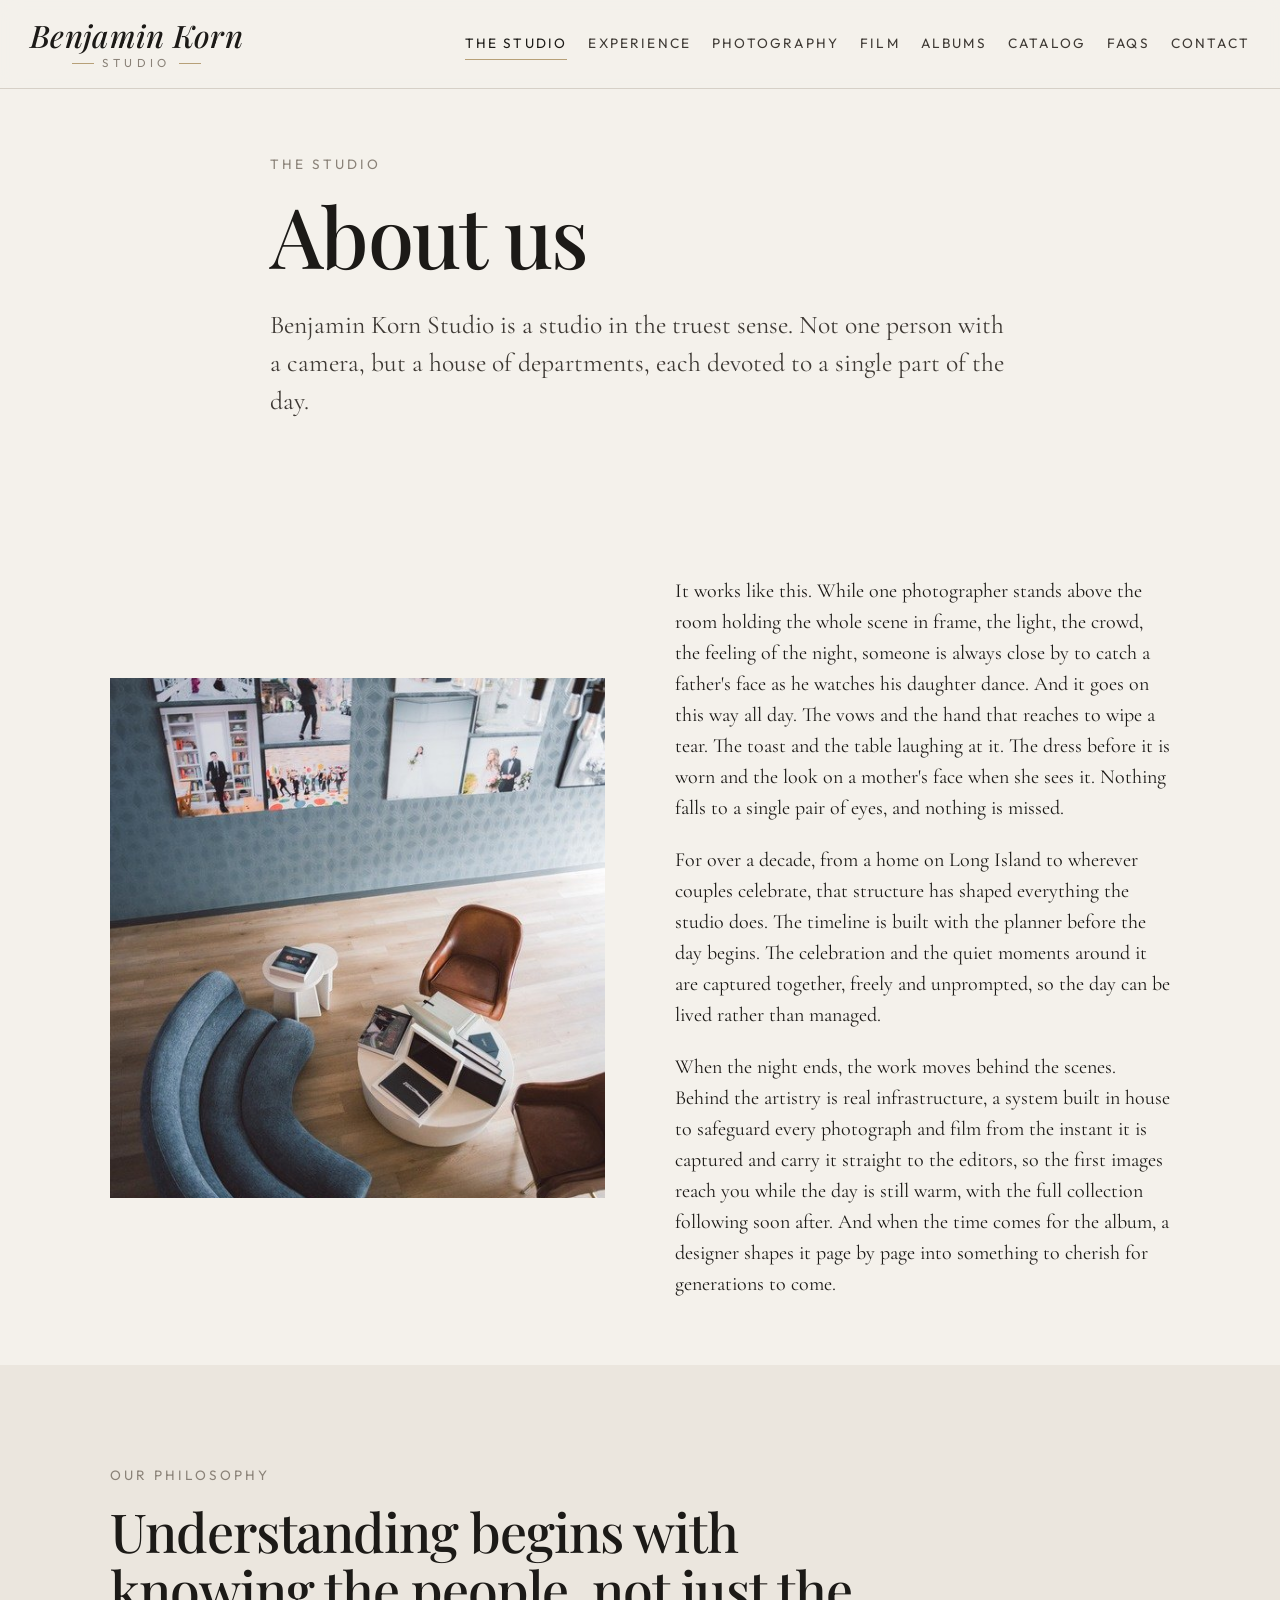
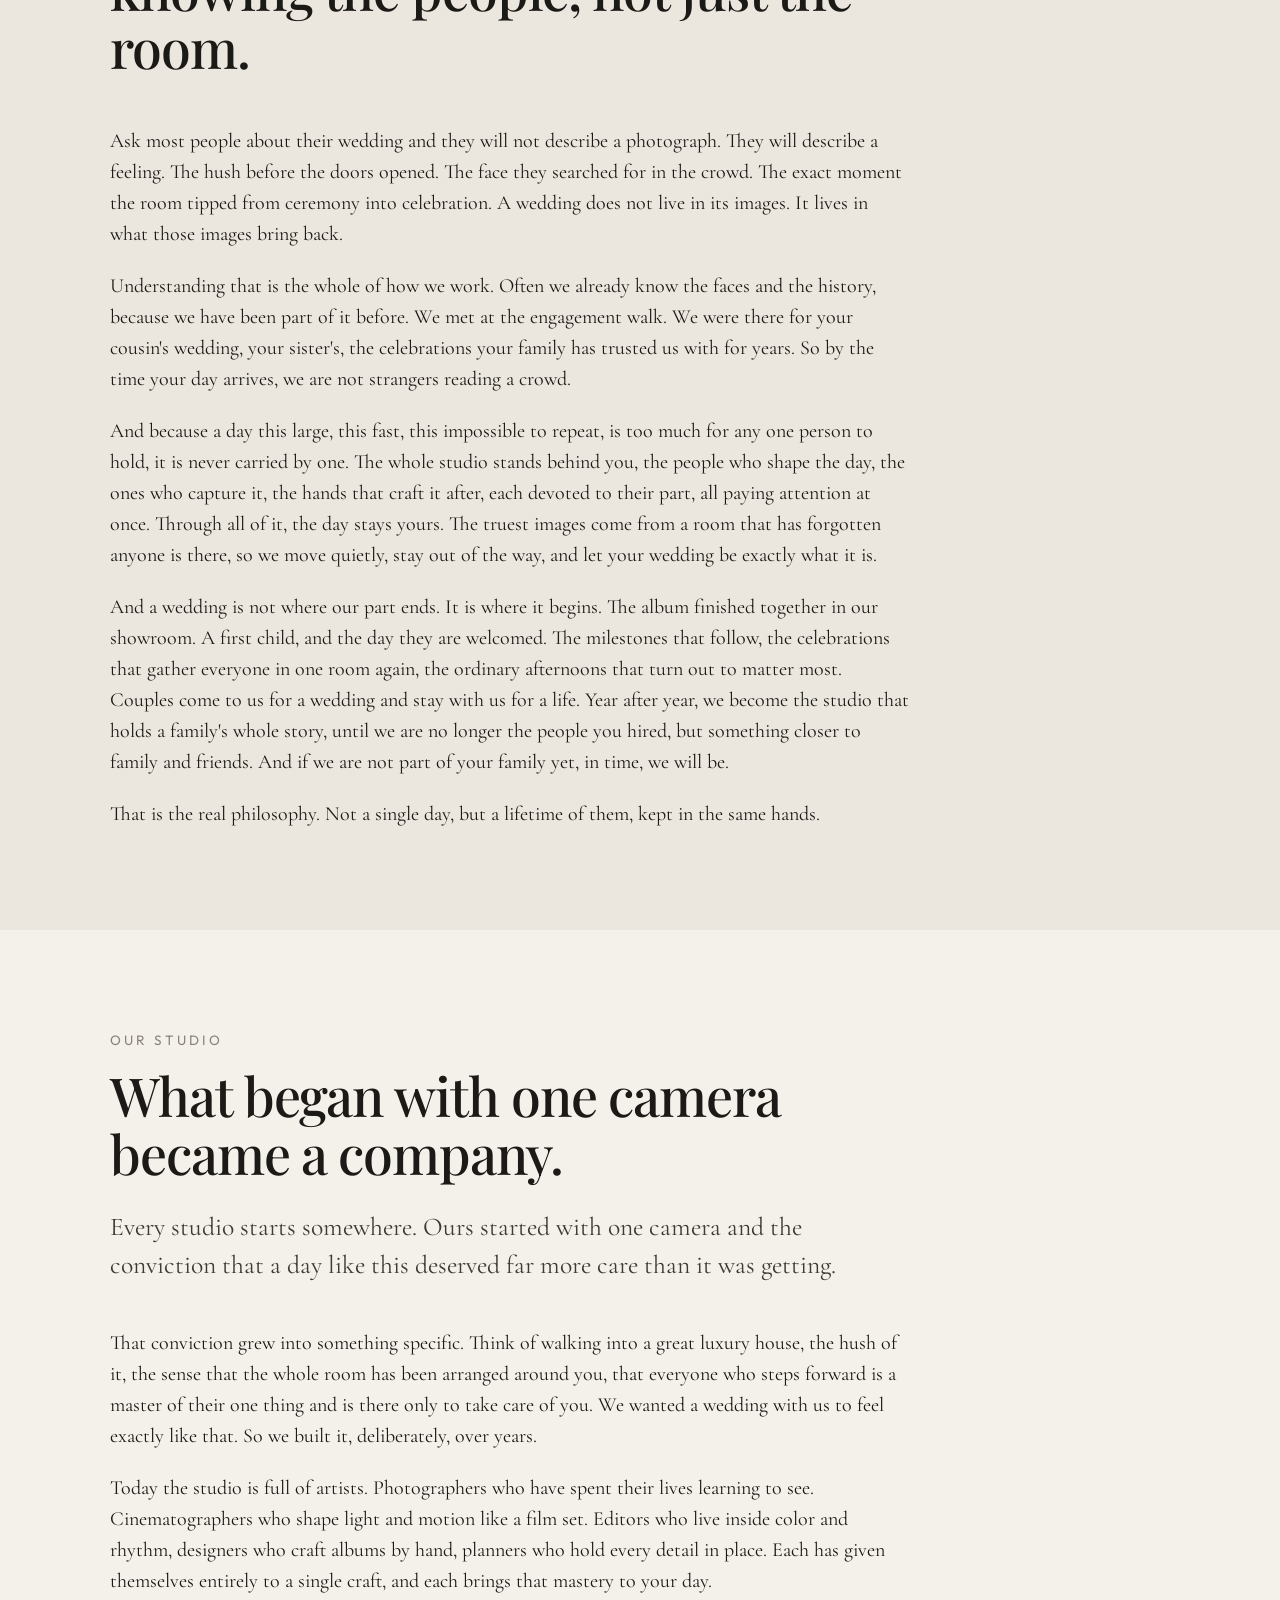
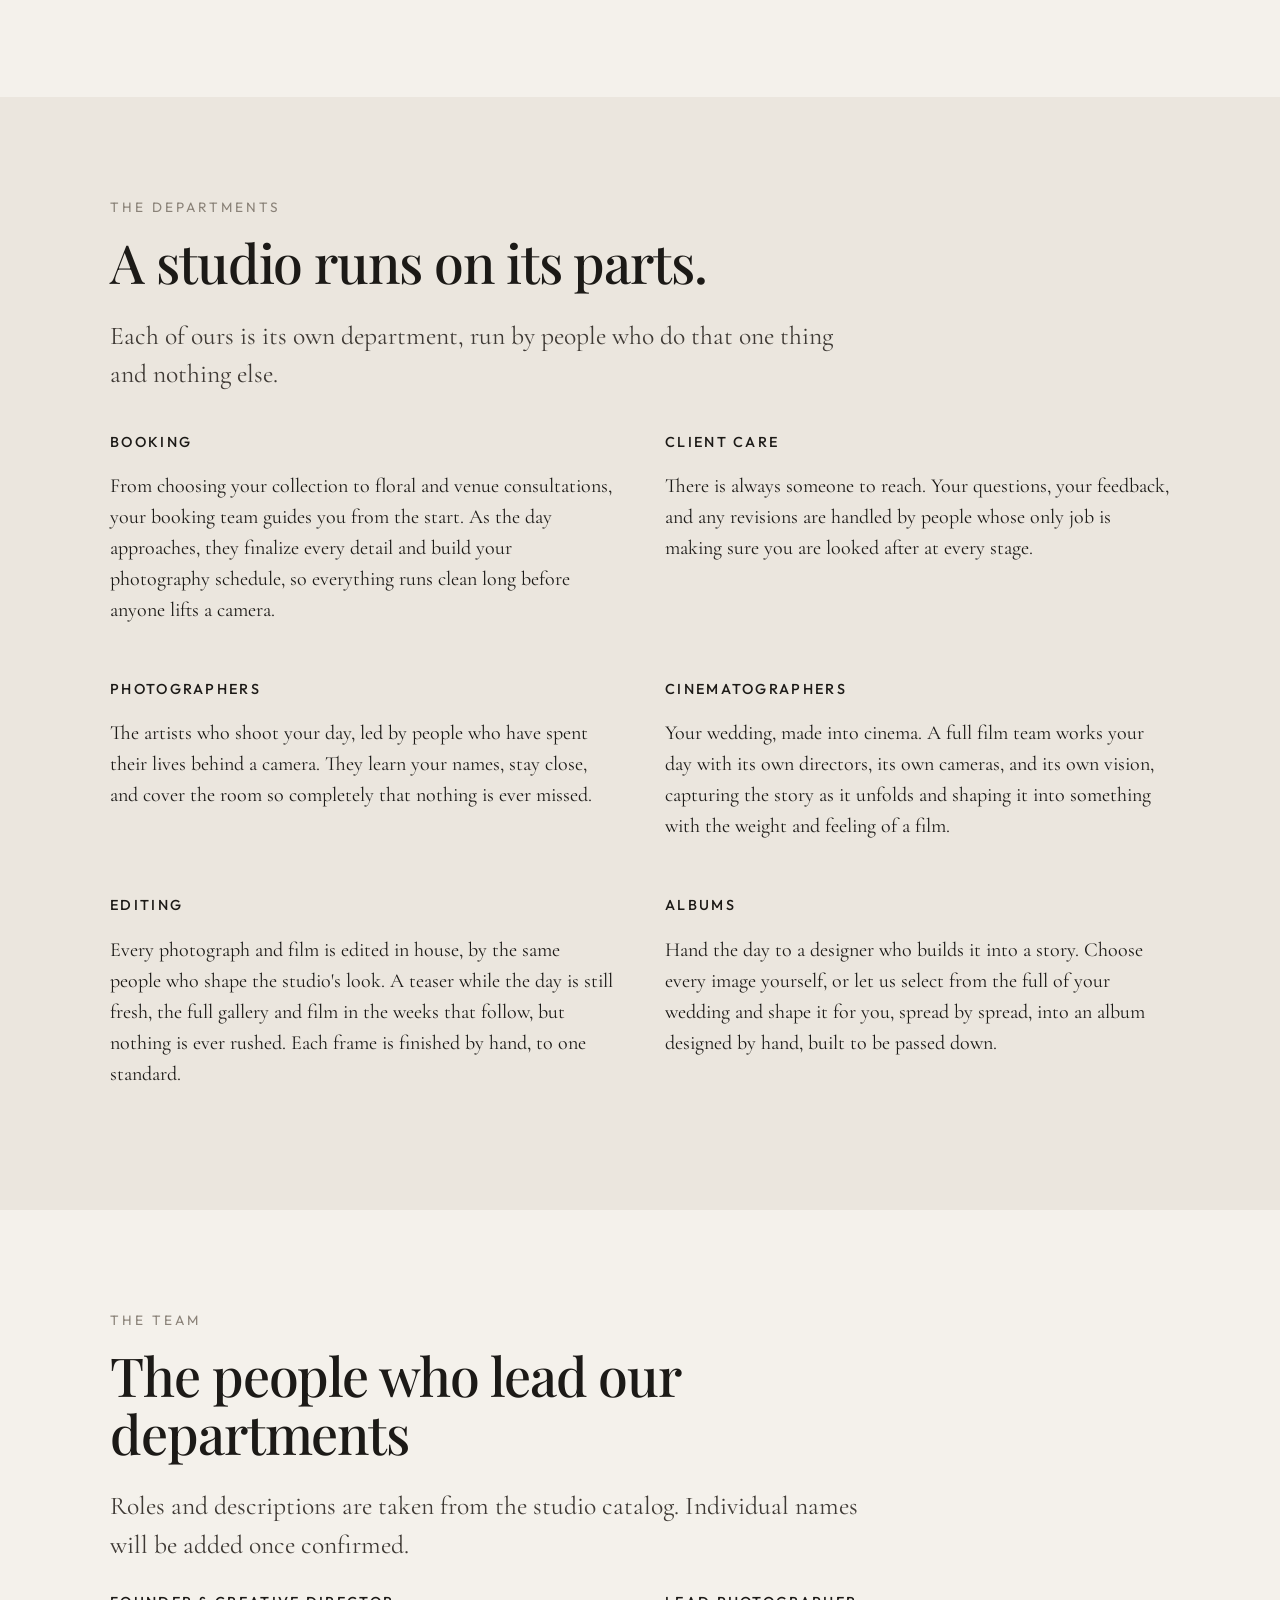
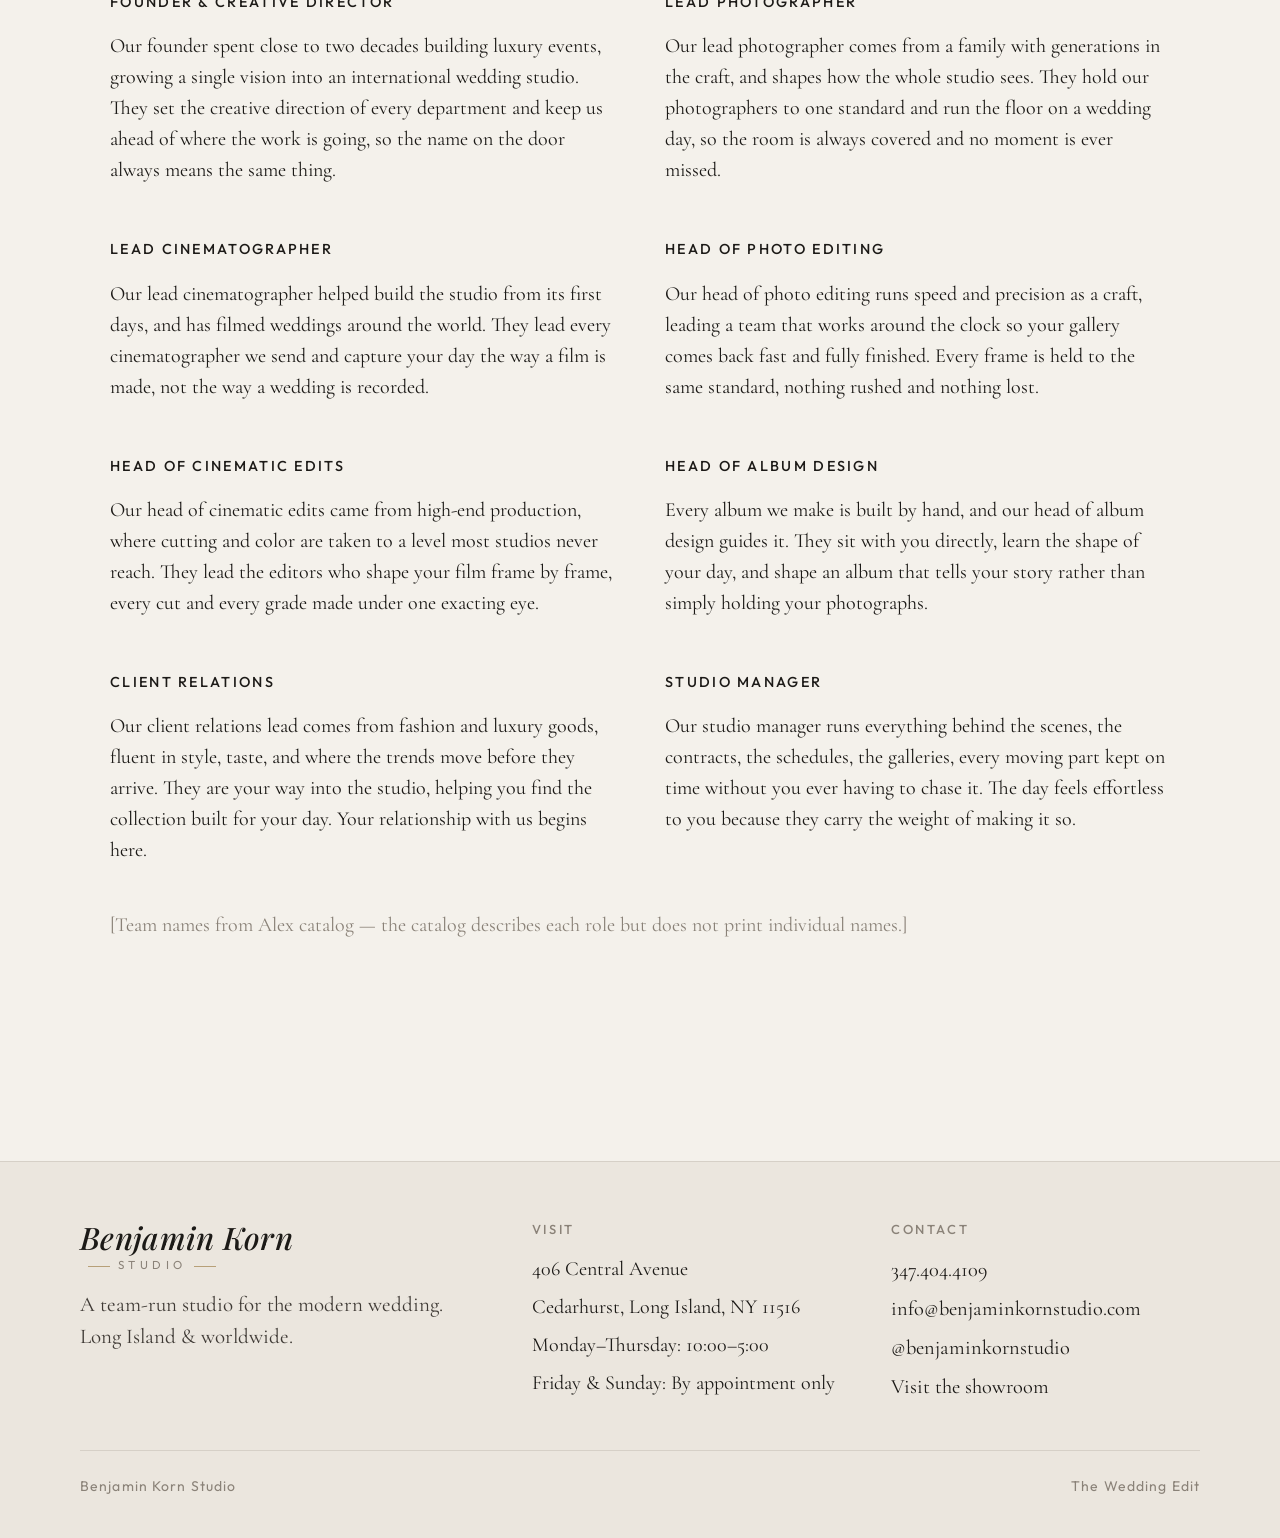
==== about.html @ 7029fe91 "Add files via upload" ====
<!DOCTYPE html>
<html lang="en">
<head>
  <meta charset="utf-8">
  <meta name="viewport" content="width=device-width, initial-scale=1">
  <title>The Studio — Benjamin Korn Studio</title>
  <meta name="description" content="The philosophy, departments, and people behind Benjamin Korn Studio, a team-run wedding studio on Long Island.">
  <link rel="preconnect" href="https://fonts.googleapis.com">
  <link rel="preconnect" href="https://fonts.gstatic.com" crossorigin>
  <link href="https://fonts.googleapis.com/css2?family=Cormorant+Garamond:ital,wght@0,400;0,500;0,600;1,400;1,500&family=Outfit:wght@300;400;500&family=Playfair+Display:ital,wght@0,400;0,500;0,600;1,400;1,500&display=swap" rel="stylesheet">
  <link rel="stylesheet" href="styles.css">
</head>
<body>
<header class="site-header">
  <div class="header-inner">
    <a class="logo" href="index.html">
      <span class="logo-script">Benjamin Korn</span>
      <span class="logo-sub">Studio</span>
    </a>
    <button class="nav-toggle" type="button" aria-label="Open menu" aria-expanded="false"><span></span></button>
    <nav>
        <a href="about.html" aria-current="page">The Studio</a>
        <a href="experience.html">Experience</a>
        <a href="photography.html">Photography</a>
        <a href="cinematography.html">Film</a>
        <a href="albums.html">Albums</a>
        <a href="catalog.html">Catalog</a>
        <a href="faqs.html">FAQs</a>
        <a href="contact.html">Contact</a>
    </nav>
  </div>
</header>
<main>

<section class="section-tight">
  <div class="wrap reveal" style="max-width:40rem">
    <span class="kicker">The Studio</span>
    <h1>About us</h1>
    <p class="lede">Benjamin Korn Studio is a studio in the truest sense. Not one person with a camera, but a house of departments, each devoted to a single part of the day.</p>
  </div>
</section>
<section class="section-tight">
  <div class="wrap split">
    <figure class="frame frame-calm reveal">
      <img src="photo-114.jpg" width="533" height="800" alt="The Benjamin Korn Studio showroom, with albums on the table and work on the walls">
    </figure>
    <div class="prose reveal">
      <p>It works like this. While one photographer stands above the room holding the whole scene in frame, the light, the crowd, the feeling of the night, someone is always close by to catch a father's face as he watches his daughter dance. And it goes on this way all day. The vows and the hand that reaches to wipe a tear. The toast and the table laughing at it. The dress before it is worn and the look on a mother's face when she sees it. Nothing falls to a single pair of eyes, and nothing is missed.</p>
      <p>For over a decade, from a home on Long Island to wherever couples celebrate, that structure has shaped everything the studio does. The timeline is built with the planner before the day begins. The celebration and the quiet moments around it are captured together, freely and unprompted, so the day can be lived rather than managed.</p>
      <p>When the night ends, the work moves behind the scenes. Behind the artistry is real infrastructure, a system built in house to safeguard every photograph and film from the instant it is captured and carry it straight to the editors, so the first images reach you while the day is still warm, with the full collection following soon after. And when the time comes for the album, a designer shapes it page by page into something to cherish for generations to come.</p>
    </div>
  </div>
</section>
<section class="section" style="background:var(--bg-warm)">
  <div class="wrap">
    <div class="reveal" style="max-width:40rem;margin-bottom:2.5rem">
      <span class="kicker">Our philosophy</span>
      <h2>Understanding begins with knowing the people, not just the room.</h2>
    </div>
    <div class="prose reveal">
      <p>Ask most people about their wedding and they will not describe a photograph. They will describe a feeling. The hush before the doors opened. The face they searched for in the crowd. The exact moment the room tipped from ceremony into celebration. A wedding does not live in its images. It lives in what those images bring back.</p>
      <p>Understanding that is the whole of how we work. Often we already know the faces and the history, because we have been part of it before. We met at the engagement walk. We were there for your cousin's wedding, your sister's, the celebrations your family has trusted us with for years. So by the time your day arrives, we are not strangers reading a crowd.</p>
      <p>And because a day this large, this fast, this impossible to repeat, is too much for any one person to hold, it is never carried by one. The whole studio stands behind you, the people who shape the day, the ones who capture it, the hands that craft it after, each devoted to their part, all paying attention at once. Through all of it, the day stays yours. The truest images come from a room that has forgotten anyone is there, so we move quietly, stay out of the way, and let your wedding be exactly what it is.</p>
      <p>And a wedding is not where our part ends. It is where it begins. The album finished together in our showroom. A first child, and the day they are welcomed. The milestones that follow, the celebrations that gather everyone in one room again, the ordinary afternoons that turn out to matter most. Couples come to us for a wedding and stay with us for a life. Year after year, we become the studio that holds a family's whole story, until we are no longer the people you hired, but something closer to family and friends. And if we are not part of your family yet, in time, we will be.</p>
      <p>That is the real philosophy. Not a single day, but a lifetime of them, kept in the same hands.</p>
    </div>
  </div>
</section>
<section class="section">
  <div class="wrap">
    <div class="reveal" style="max-width:38rem;margin-bottom:2.2rem">
      <span class="kicker">Our studio</span>
      <h2>What began with one camera became a company.</h2>
      <p class="lede">Every studio starts somewhere. Ours started with one camera and the conviction that a day like this deserved far more care than it was getting.</p>
    </div>
    <div class="prose reveal">
      <p>That conviction grew into something specific. Think of walking into a great luxury house, the hush of it, the sense that the whole room has been arranged around you, that everyone who steps forward is a master of their one thing and is there only to take care of you. We wanted a wedding with us to feel exactly like that. So we built it, deliberately, over years.</p>
      <p>Today the studio is full of artists. Photographers who have spent their lives learning to see. Cinematographers who shape light and motion like a film set. Editors who live inside color and rhythm, designers who craft albums by hand, planners who hold every detail in place. Each has given themselves entirely to a single craft, and each brings that mastery to your day.</p>
    </div>
  </div>
</section>
<section class="section" style="background:var(--bg-warm)">
  <div class="wrap">
    <div class="reveal" style="margin-bottom:2rem">
      <span class="kicker">The departments</span>
      <h2>A studio runs on its parts.</h2>
      <p class="lede">Each of ours is its own department, run by people who do that one thing and nothing else.</p>
    </div>
    <div class="depts">
      <article class="dept reveal"><h3>Booking</h3><p>From choosing your collection to floral and venue consultations, your booking team guides you from the start. As the day approaches, they finalize every detail and build your photography schedule, so everything runs clean long before anyone lifts a camera.</p></article>
      <article class="dept reveal"><h3>Client care</h3><p>There is always someone to reach. Your questions, your feedback, and any revisions are handled by people whose only job is making sure you are looked after at every stage.</p></article>
      <article class="dept reveal"><h3>Photographers</h3><p>The artists who shoot your day, led by people who have spent their lives behind a camera. They learn your names, stay close, and cover the room so completely that nothing is ever missed.</p></article>
      <article class="dept reveal"><h3>Cinematographers</h3><p>Your wedding, made into cinema. A full film team works your day with its own directors, its own cameras, and its own vision, capturing the story as it unfolds and shaping it into something with the weight and feeling of a film.</p></article>
      <article class="dept reveal"><h3>Editing</h3><p>Every photograph and film is edited in house, by the same people who shape the studio's look. A teaser while the day is still fresh, the full gallery and film in the weeks that follow, but nothing is ever rushed. Each frame is finished by hand, to one standard.</p></article>
      <article class="dept reveal"><h3>Albums</h3><p>Hand the day to a designer who builds it into a story. Choose every image yourself, or let us select from the full of your wedding and shape it for you, spread by spread, into an album designed by hand, built to be passed down.</p></article>
    </div>
  </div>
</section>
<section class="section">
  <div class="wrap">
    <div class="reveal" style="max-width:40rem;margin-bottom:1.5rem">
      <span class="kicker">The team</span>
      <h2>The people who lead our departments</h2>
      <p class="lede">Roles and descriptions are taken from the studio catalog. Individual names will be added once confirmed.</p>
    </div>
    <div class="depts">
      <article class="dept reveal"><h3>Founder &amp; Creative Director</h3><p>Our founder spent close to two decades building luxury events, growing a single vision into an international wedding studio. They set the creative direction of every department and keep us ahead of where the work is going, so the name on the door always means the same thing.</p></article>
      <article class="dept reveal"><h3>Lead Photographer</h3><p>Our lead photographer comes from a family with generations in the craft, and shapes how the whole studio sees. They hold our photographers to one standard and run the floor on a wedding day, so the room is always covered and no moment is ever missed.</p></article>
      <article class="dept reveal"><h3>Lead Cinematographer</h3><p>Our lead cinematographer helped build the studio from its first days, and has filmed weddings around the world. They lead every cinematographer we send and capture your day the way a film is made, not the way a wedding is recorded.</p></article>
      <article class="dept reveal"><h3>Head of Photo Editing</h3><p>Our head of photo editing runs speed and precision as a craft, leading a team that works around the clock so your gallery comes back fast and fully finished. Every frame is held to the same standard, nothing rushed and nothing lost.</p></article>
      <article class="dept reveal"><h3>Head of Cinematic Edits</h3><p>Our head of cinematic edits came from high-end production, where cutting and color are taken to a level most studios never reach. They lead the editors who shape your film frame by frame, every cut and every grade made under one exacting eye.</p></article>
      <article class="dept reveal"><h3>Head of Album Design</h3><p>Every album we make is built by hand, and our head of album design guides it. They sit with you directly, learn the shape of your day, and shape an album that tells your story rather than simply holding your photographs.</p></article>
      <article class="dept reveal"><h3>Client Relations</h3><p>Our client relations lead comes from fashion and luxury goods, fluent in style, taste, and where the trends move before they arrive. They are your way into the studio, helping you find the collection built for your day. Your relationship with us begins here.</p></article>
      <article class="dept reveal"><h3>Studio Manager</h3><p>Our studio manager runs everything behind the scenes, the contracts, the schedules, the galleries, every moving part kept on time without you ever having to chase it. The day feels effortless to you because they carry the weight of making it so.</p></article>
    </div>
    <p class="reveal" style="margin-top:1.2rem;font-size:1rem;color:var(--stone-dark)">[Team names from Alex catalog — the catalog describes each role but does not print individual names.]</p>
  </div>
</section>

</main>
<footer class="site-footer">
  <div class="footer-inner">
    <div class="footer-brand">
      <a class="logo" href="index.html">
        <span class="logo-script">Benjamin Korn</span>
        <span class="logo-sub">Studio</span>
      </a>
      <p>A team-run studio for the modern wedding. Long Island &amp; worldwide.</p>
    </div>
    <div>
      <h3>Visit</h3>
      <ul>
        <li>406 Central Avenue</li>
        <li>Cedarhurst, Long Island, NY 11516</li>
        <li>Monday–Thursday: 10:00–5:00</li>
        <li>Friday &amp; Sunday: By appointment only</li>
      </ul>
    </div>
    <div>
      <h3>Contact</h3>
      <ul>
        <li><a href="tel:+13474044109">347.404.4109</a></li>
        <li><a href="mailto:info@benjaminkornstudio.com">info@benjaminkornstudio.com</a></li>
        <li><a href="https://www.instagram.com/benjaminkornstudio/">@benjaminkornstudio</a></li>
        <li><a href="contact.html">Visit the showroom</a></li>
      </ul>
    </div>
  </div>
  <div class="footer-meta">
    <span>Benjamin Korn Studio</span>
    <span>The Wedding Edit</span>
  </div>
</footer>
<script src="main.js"></script>
</body>
</html>
---- styles.css ----
/* Benjamin Korn Studio — first draft
   Palette: off-white / stone / ink
   Type: Playfair Display + Cormorant Garamond (serif) and Outfit (sans)
*/
:root{
  --bg:#F4F1EB;
  --bg-warm:#EBE6DE;
  --paper:#FBF9F5;
  --stone:#B7AFA4;
  --stone-dark:#8A8278;
  --ink:#1C1A17;
  --ink-soft:#3F3A35;
  --line:#D6D0C7;
  --gold:#B7A078;
  --gold-dim:#C9B89A;
  --max:1120px;
  --wide:1280px;
  --serif:"Playfair Display",Georgia,serif;
  --serif-body:"Cormorant Garamond",Georgia,serif;
  --sans:"Outfit",system-ui,sans-serif;
  --ease:cubic-bezier(.22,.61,.36,1);
}
*{box-sizing:border-box}
html{scroll-behavior:smooth}
html,body{margin:0;padding:0;background:var(--bg);color:var(--ink);font-family:var(--serif-body);font-size:20px;line-height:1.55;font-weight:400;-webkit-font-smoothing:antialiased}
img{max-width:100%;height:auto;display:block;color:var(--stone-dark)}
figure{margin:0}
:focus-visible{outline:1px solid var(--gold);outline-offset:3px}
a{color:inherit;text-decoration:none}
button{font:inherit;background:none;border:0;color:inherit;cursor:pointer}
.sr-only{position:absolute;width:1px;height:1px;overflow:hidden;clip:rect(0,0,0,0)}

/* Header */
.site-header{position:sticky;top:0;z-index:40;background:rgba(244,241,235,.92);backdrop-filter:blur(10px);border-bottom:1px solid var(--line)}
.header-inner{max-width:var(--wide);margin:0 auto;padding:1rem 1.5rem;display:flex;align-items:center;justify-content:space-between;gap:1.5rem}
.logo{display:flex;flex-direction:column;align-items:center;line-height:1;flex:0 0 auto}
.logo-script{font-family:var(--serif);font-style:italic;font-weight:500;font-size:1.55rem;letter-spacing:.01em}
.logo-sub{font-family:var(--sans);font-weight:400;font-size:.58rem;letter-spacing:.38em;text-transform:uppercase;color:var(--stone-dark);margin-top:.28rem}
.logo-sub::before,.logo-sub::after{content:"";display:inline-block;width:1.1rem;height:1px;background:var(--gold);vertical-align:middle;margin:0 .4rem}
nav{display:flex;flex-wrap:wrap;gap:.15rem 1.05rem;justify-content:flex-end}
nav a{font-family:var(--sans);font-size:.68rem;letter-spacing:.16em;text-transform:uppercase;color:var(--ink-soft);padding:.25rem 0;border-bottom:1px solid transparent;transition:color .3s var(--ease),border-color .3s}
nav a:hover,nav a[aria-current="page"]{color:var(--ink);border-bottom-color:var(--gold)}
.nav-toggle{display:none;width:2.4rem;height:2.4rem;position:relative}
.nav-toggle span,.nav-toggle span:before,.nav-toggle span:after{position:absolute;left:.5rem;right:.5rem;height:1px;background:var(--ink);content:"";transition:transform .3s}
.nav-toggle span{top:50%}
.nav-toggle span:before{top:-6px}
.nav-toggle span:after{top:6px}
.nav-toggle[aria-expanded="true"] span{background:transparent}
.nav-toggle[aria-expanded="true"] span:before{top:0;transform:rotate(45deg)}
.nav-toggle[aria-expanded="true"] span:after{top:0;transform:rotate(-45deg)}

/* Footer */
.site-footer{border-top:1px solid var(--line);margin-top:5rem;padding:3rem 1.5rem 2rem;background:var(--bg-warm)}
.footer-inner{max-width:var(--max);margin:0 auto;display:grid;grid-template-columns:1.3fr 1fr 1fr;gap:2.5rem}
.footer-brand .logo{align-items:flex-start}
.footer-brand p{margin:.9rem 0 0;font-size:1.05rem;max-width:20rem;color:var(--ink-soft)}
.site-footer h3{font-family:var(--sans);font-size:.65rem;letter-spacing:.2em;text-transform:uppercase;font-weight:500;margin:0 0 .8rem;color:var(--stone-dark)}
.site-footer ul{list-style:none;margin:0;padding:0}
.site-footer li{margin:0 0 .35rem}
.site-footer a{font-size:1.02rem}
.site-footer a:hover{color:var(--gold)}
.footer-meta{max-width:var(--max);margin:2rem auto 0;padding-top:1.25rem;border-top:1px solid var(--line);display:flex;justify-content:space-between;gap:1rem;flex-wrap:wrap;font-family:var(--sans);font-size:.7rem;letter-spacing:.08em;color:var(--stone-dark)}

/* Layout */
.wrap{max-width:var(--max);margin:0 auto;padding:0 1.5rem}
.section{padding:5rem 0}
.section-tight{padding:3.25rem 0}
.kicker{font-family:var(--sans);font-size:.68rem;letter-spacing:.22em;text-transform:uppercase;color:var(--stone-dark);display:block;margin-bottom:.75rem}
h1,h2,.display{font-family:var(--serif);font-weight:500;letter-spacing:-.02em;line-height:1.08;margin:0}
h1{font-size:clamp(2.6rem,6.5vw,5.1rem)}
h2{font-size:clamp(2rem,4.2vw,3.4rem)}
h3{font-family:var(--serif);font-weight:500;font-size:clamp(1.35rem,2.2vw,1.8rem);margin:0 0 .5rem;line-height:1.2}
.lede{font-size:clamp(1.2rem,2vw,1.45rem);line-height:1.5;color:var(--ink-soft);max-width:38rem}
.prose{max-width:40rem}
.prose p{margin:0 0 1.05rem}
.prose p:last-child{margin-bottom:0}
.split{display:grid;grid-template-columns:1fr 1fr;gap:3.5rem;align-items:center}
.split.reverse{direction:rtl}
.split.reverse>*{direction:ltr}
.split-text{max-width:34rem}
.rule{border:0;border-top:1px solid var(--line);margin:0}
.btn{display:inline-block;font-family:var(--sans);font-size:.68rem;letter-spacing:.2em;text-transform:uppercase;padding:.85rem 1.4rem;border:1px solid var(--ink);color:var(--ink);transition:background .3s,color .3s}
.btn:hover{background:var(--ink);color:var(--bg)}
.btn-ghost{border-color:transparent;padding-left:0;border-bottom:1px solid var(--gold);border-radius:0;padding-bottom:.3rem}
.btn-ghost:hover{background:none;color:var(--ink);border-bottom-color:var(--ink)}

/* Imagery — calm, contained, not full-bleed */
.frame{background:var(--paper);padding:0}
.frame img{width:100%;height:auto;object-fit:cover}
.frame-portrait{max-width:26rem}
.frame-calm img{width:100%;height:520px;max-height:520px;object-fit:cover;object-position:center 48%}
.frame-low img{object-position:center 62%}
.img-caption{font-family:var(--sans);font-size:.62rem;letter-spacing:.14em;text-transform:uppercase;color:var(--stone-dark);margin-top:.6rem}
.pair{display:grid;grid-template-columns:1fr 1fr;gap:1.25rem;align-items:end}
.trio{display:grid;grid-template-columns:1fr 1fr 1fr;gap:1.1rem;align-items:end}
.trio .frame img{width:100%;height:340px;max-height:340px;object-fit:cover;object-position:center 45%}
.trio .frame:nth-child(2){margin-top:1.6rem}
.trio .frame:nth-child(3){margin-top:.8rem}
.gallery{display:grid;grid-template-columns:repeat(2,1fr);gap:1.25rem 1.1rem}
.gallery.tight{grid-template-columns:repeat(4,1fr);gap:.85rem}
.gallery figure{margin:0}
.gallery .frame img,.gallery img{width:100%;height:380px;max-height:380px;object-fit:cover}

/* Hero */
.hero{padding:4.5rem 0 3.5rem}
.hero-grid{display:grid;grid-template-columns:1.05fr .95fr;gap:4rem;align-items:center}
.hero .frame img{width:100%;height:560px;max-height:560px;object-fit:cover;object-position:center 42%}
.hero h1{margin:.15rem 0 1.1rem}
.hero .tag{font-family:var(--sans);font-size:.72rem;letter-spacing:.18em;text-transform:uppercase;color:var(--stone-dark);margin-top:1.4rem}

/* Style words */
.style-row{display:flex;flex-wrap:wrap;justify-content:center;gap:.15rem 0;padding:1.5rem 0;border-top:1px solid var(--line);border-bottom:1px solid var(--line)}
.style-row span{font-family:var(--serif);font-style:italic;font-size:clamp(1.15rem,2vw,1.55rem);color:var(--ink);padding:0 1.1rem;position:relative}
.style-row span+span:before{content:"·";position:absolute;left:-.15rem;color:var(--gold)}

/* Cards / steps */
.steps{display:grid;grid-template-columns:repeat(3,1fr);gap:2rem 1.75rem}
.step h3{font-family:var(--serif);font-size:1.45rem}
.step p{margin:.4rem 0 0;color:var(--ink-soft);font-size:1.12rem}
.depts{display:grid;grid-template-columns:1fr 1fr;gap:1.75rem 2.5rem}
.dept h3{font-family:var(--sans);font-size:.72rem;letter-spacing:.16em;text-transform:uppercase;font-weight:500}
.faq-list{max-width:46rem;margin:0 auto}
.faq-item{border-top:1px solid var(--line);padding:1.35rem 0}
.faq-item:last-child{border-bottom:1px solid var(--line)}
.faq-item h3{font-size:1.35rem}
.faq-item p{margin:.4rem 0 0;color:var(--ink-soft)}

/* Catalog spreads */
.spreads{display:grid;grid-template-columns:repeat(3,1fr);gap:1.2rem}
.spreads img{width:100%;box-shadow:0 8px 30px rgba(28,26,23,.06);background:#fff}

/* Contact */
.contact-grid{display:grid;grid-template-columns:1fr 1fr;gap:3.5rem}
.contact-block p{margin:.2rem 0;font-size:1.2rem}
.contact-block a:hover{border-bottom:1px solid var(--gold)}

/* Motion */
.reveal{opacity:0;transform:translateY(18px);animation:none}
.reveal.in{animation:rise .9s var(--ease) forwards}
@keyframes rise{to{opacity:1;transform:none}}
@media (prefers-reduced-motion:reduce){
  .reveal,.reveal.in{opacity:1;transform:none;animation:none}
  html{scroll-behavior:auto}
}

@media (max-width:860px){
  html,body{font-size:18px}
  .header-inner{flex-wrap:wrap}
  .nav-toggle{display:block}
  nav{display:none;width:100%;flex-direction:column;gap:.5rem;padding:.5rem 0 1rem}
  nav.open{display:flex}
  .hero{padding:1.75rem 0 2rem}
  .hero-grid .frame{order:-1;margin-bottom:1.75rem}
  .hero .frame img{height:360px;max-height:360px;object-position:center 40%}
  .hero-grid,.split,.split.reverse,.pair,.trio,.steps,.depts,.footer-inner,.contact-grid,.gallery.tight,.spreads{grid-template-columns:1fr;direction:ltr}
  .trio .frame:nth-child(2),.trio .frame:nth-child(3){margin-top:0}
  .frame-calm img{height:400px;max-height:400px}
  .trio .frame img{height:300px;max-height:300px}
  .gallery .frame img,.gallery img{height:280px;max-height:280px}
  .btn{text-align:center}
  .section{padding:3.25rem 0}
  .gallery{grid-template-columns:1fr 1fr}
}
@media (max-width:520px){
  .gallery{grid-template-columns:1fr}
  nav a{font-size:.78rem}
}
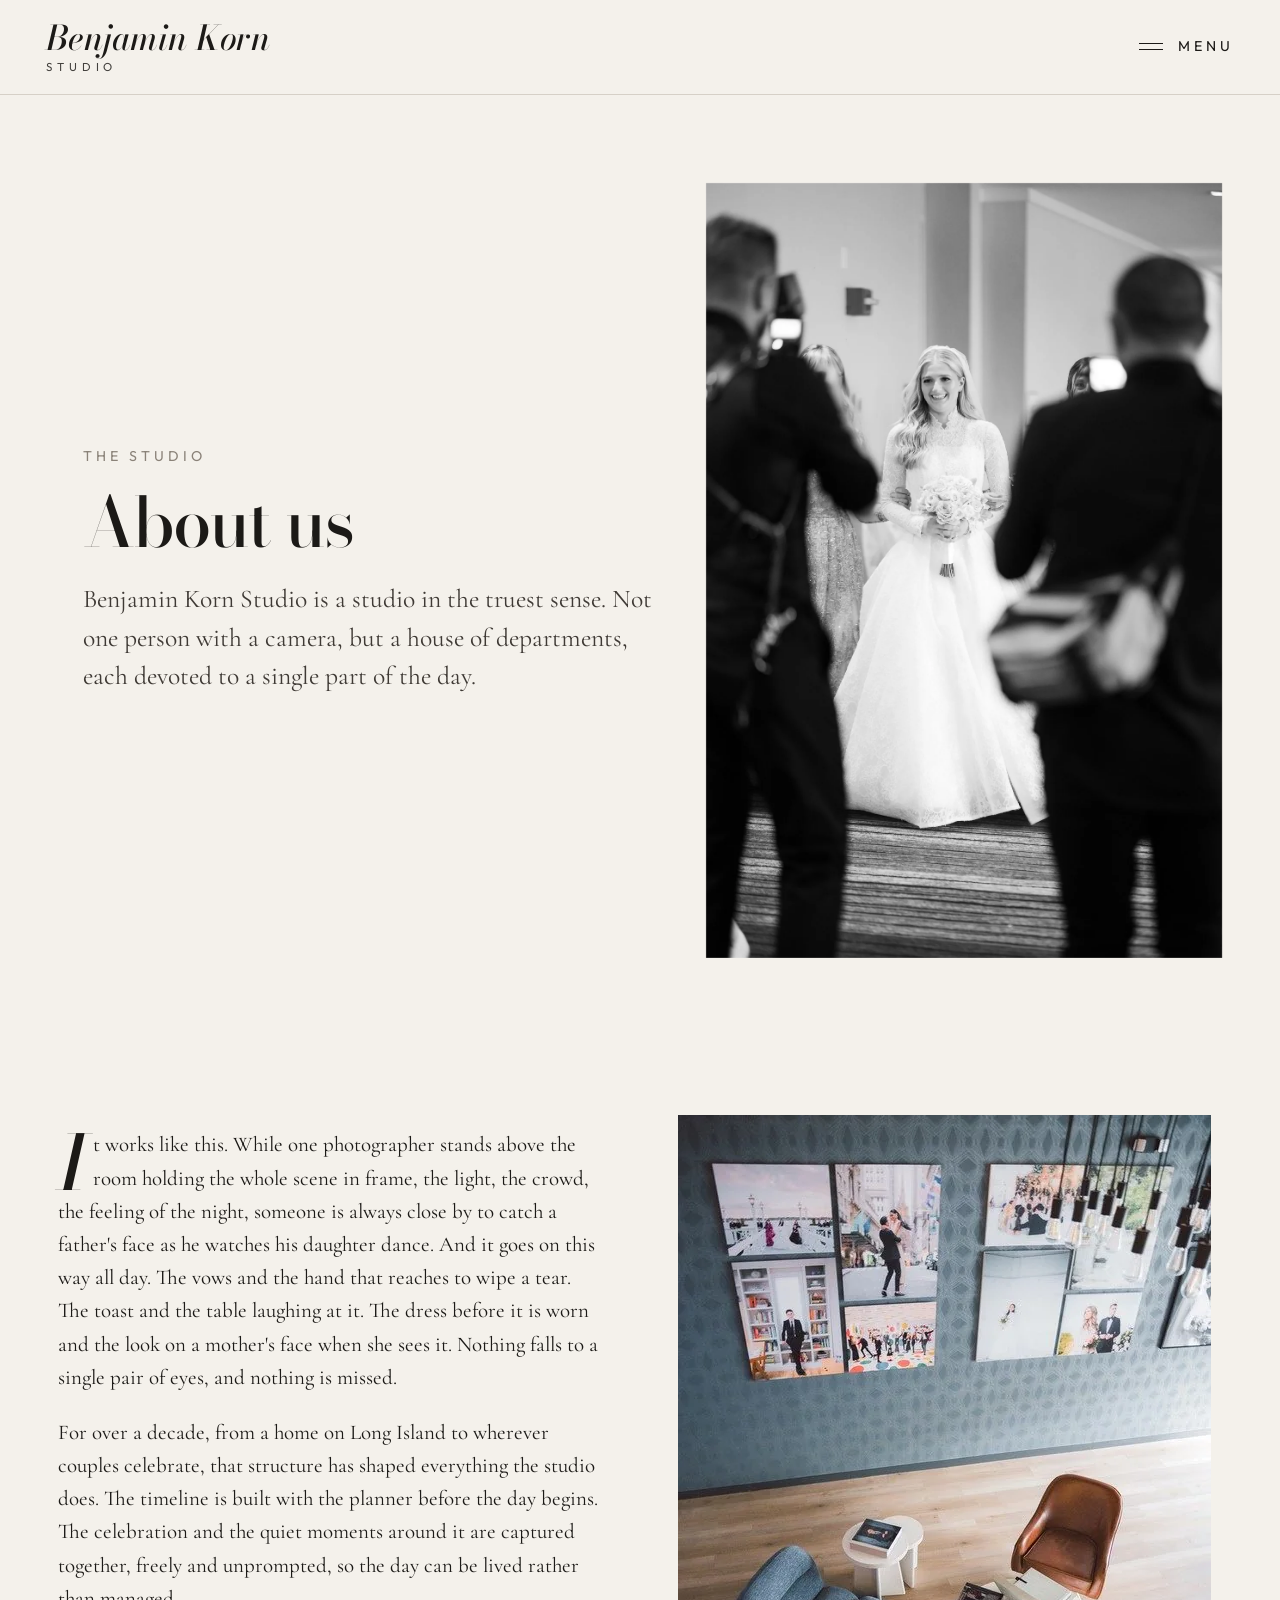
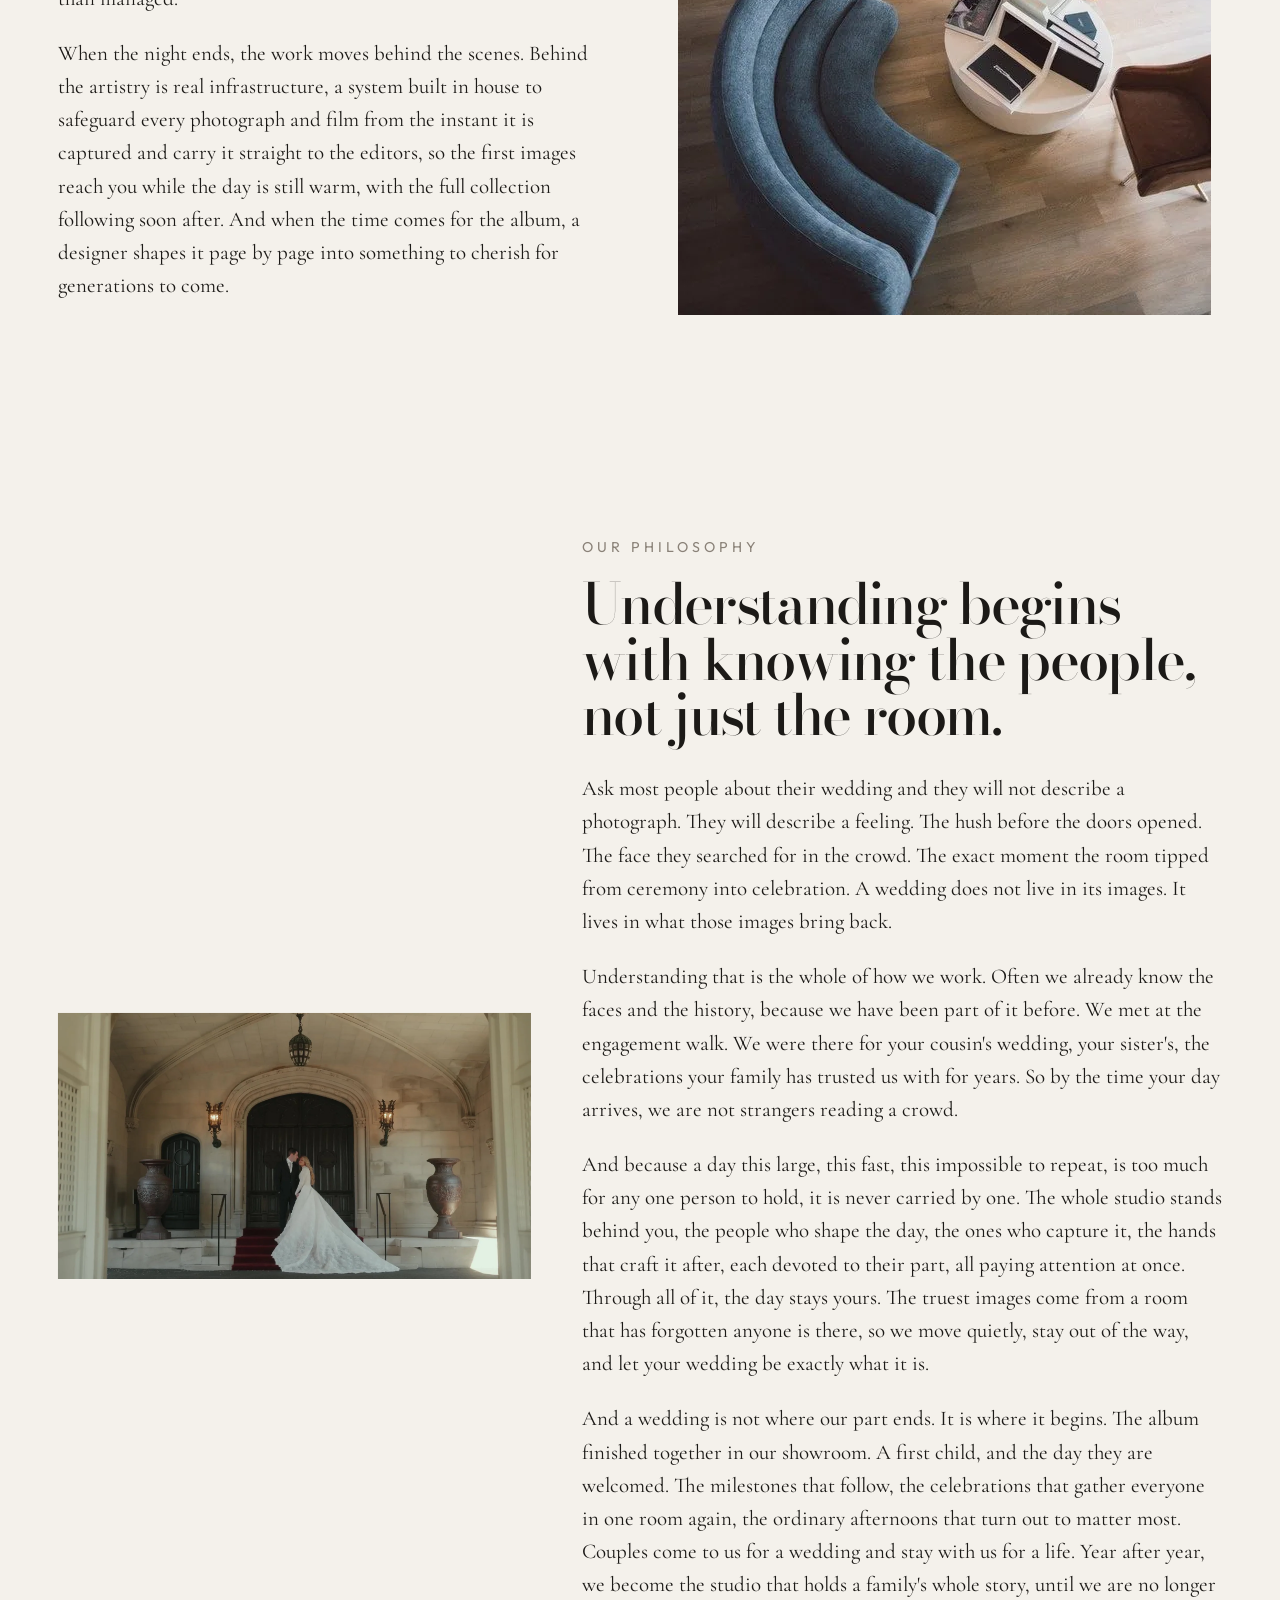
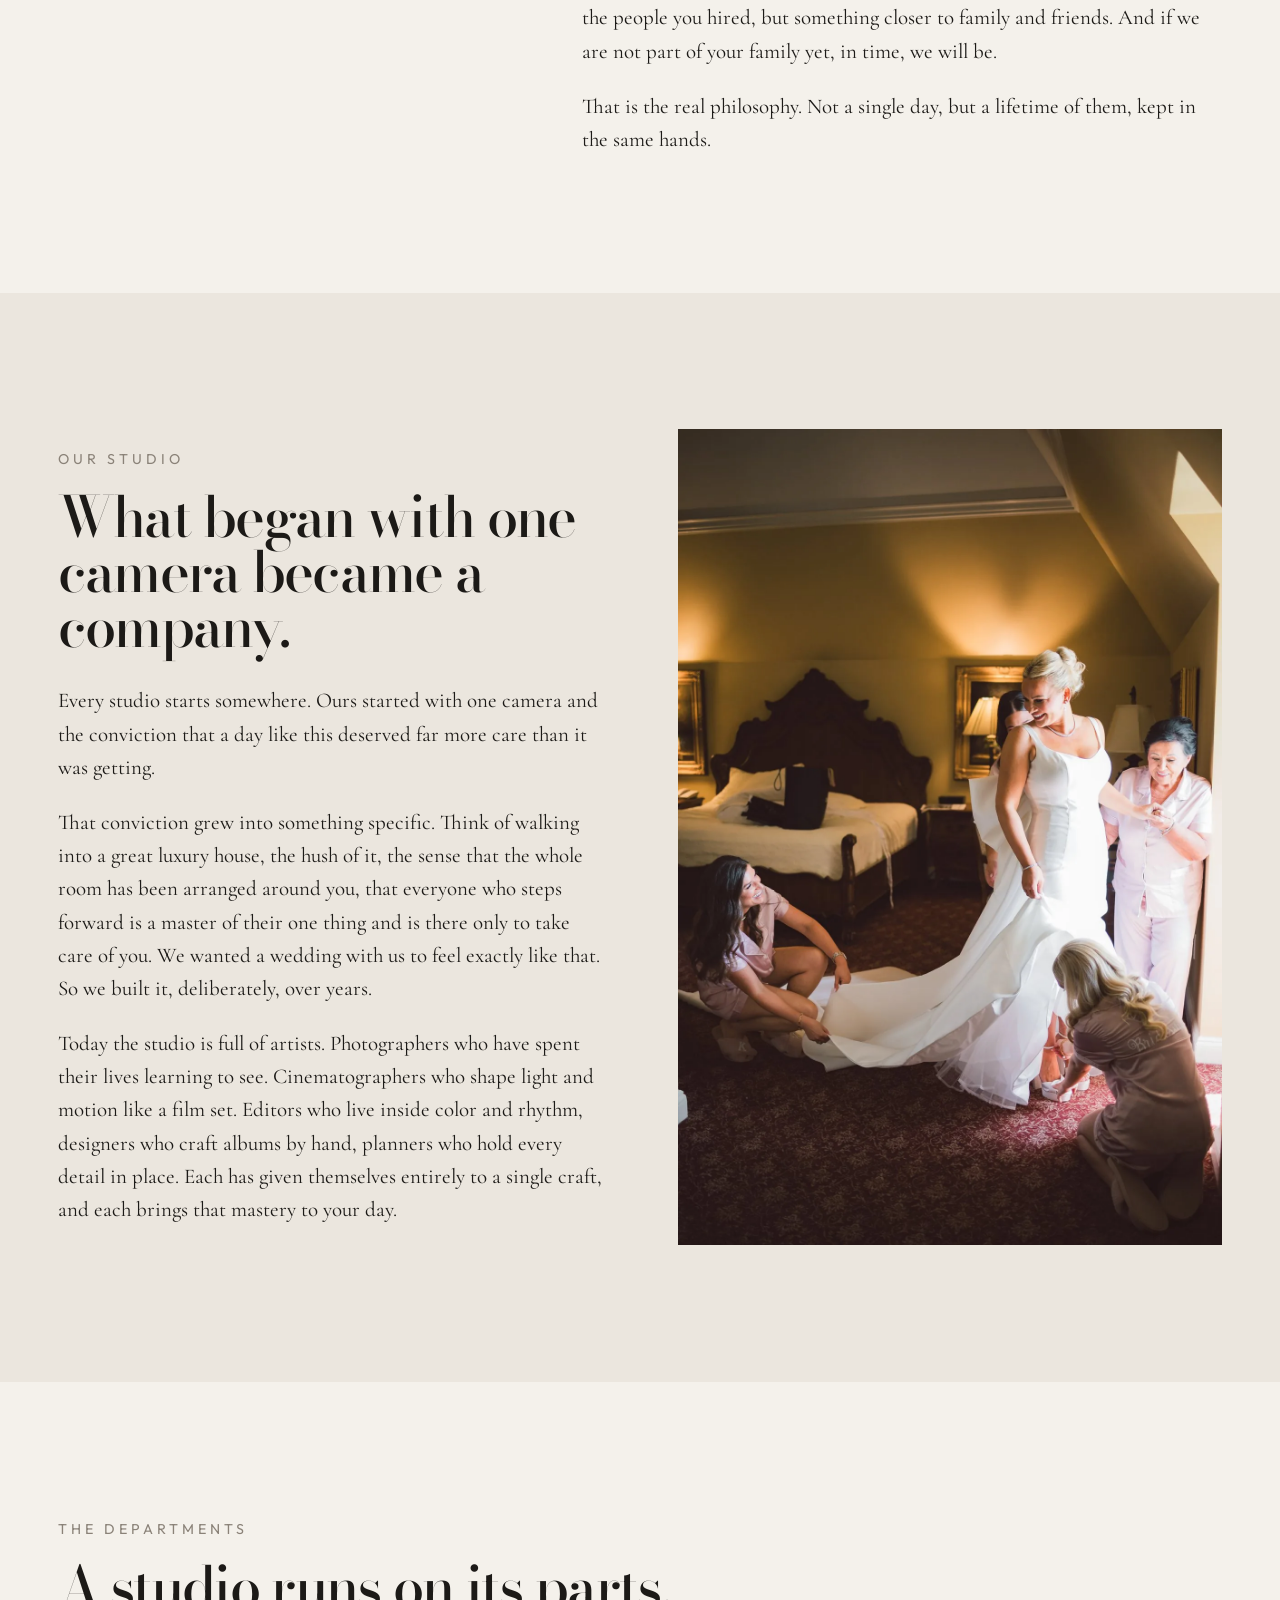
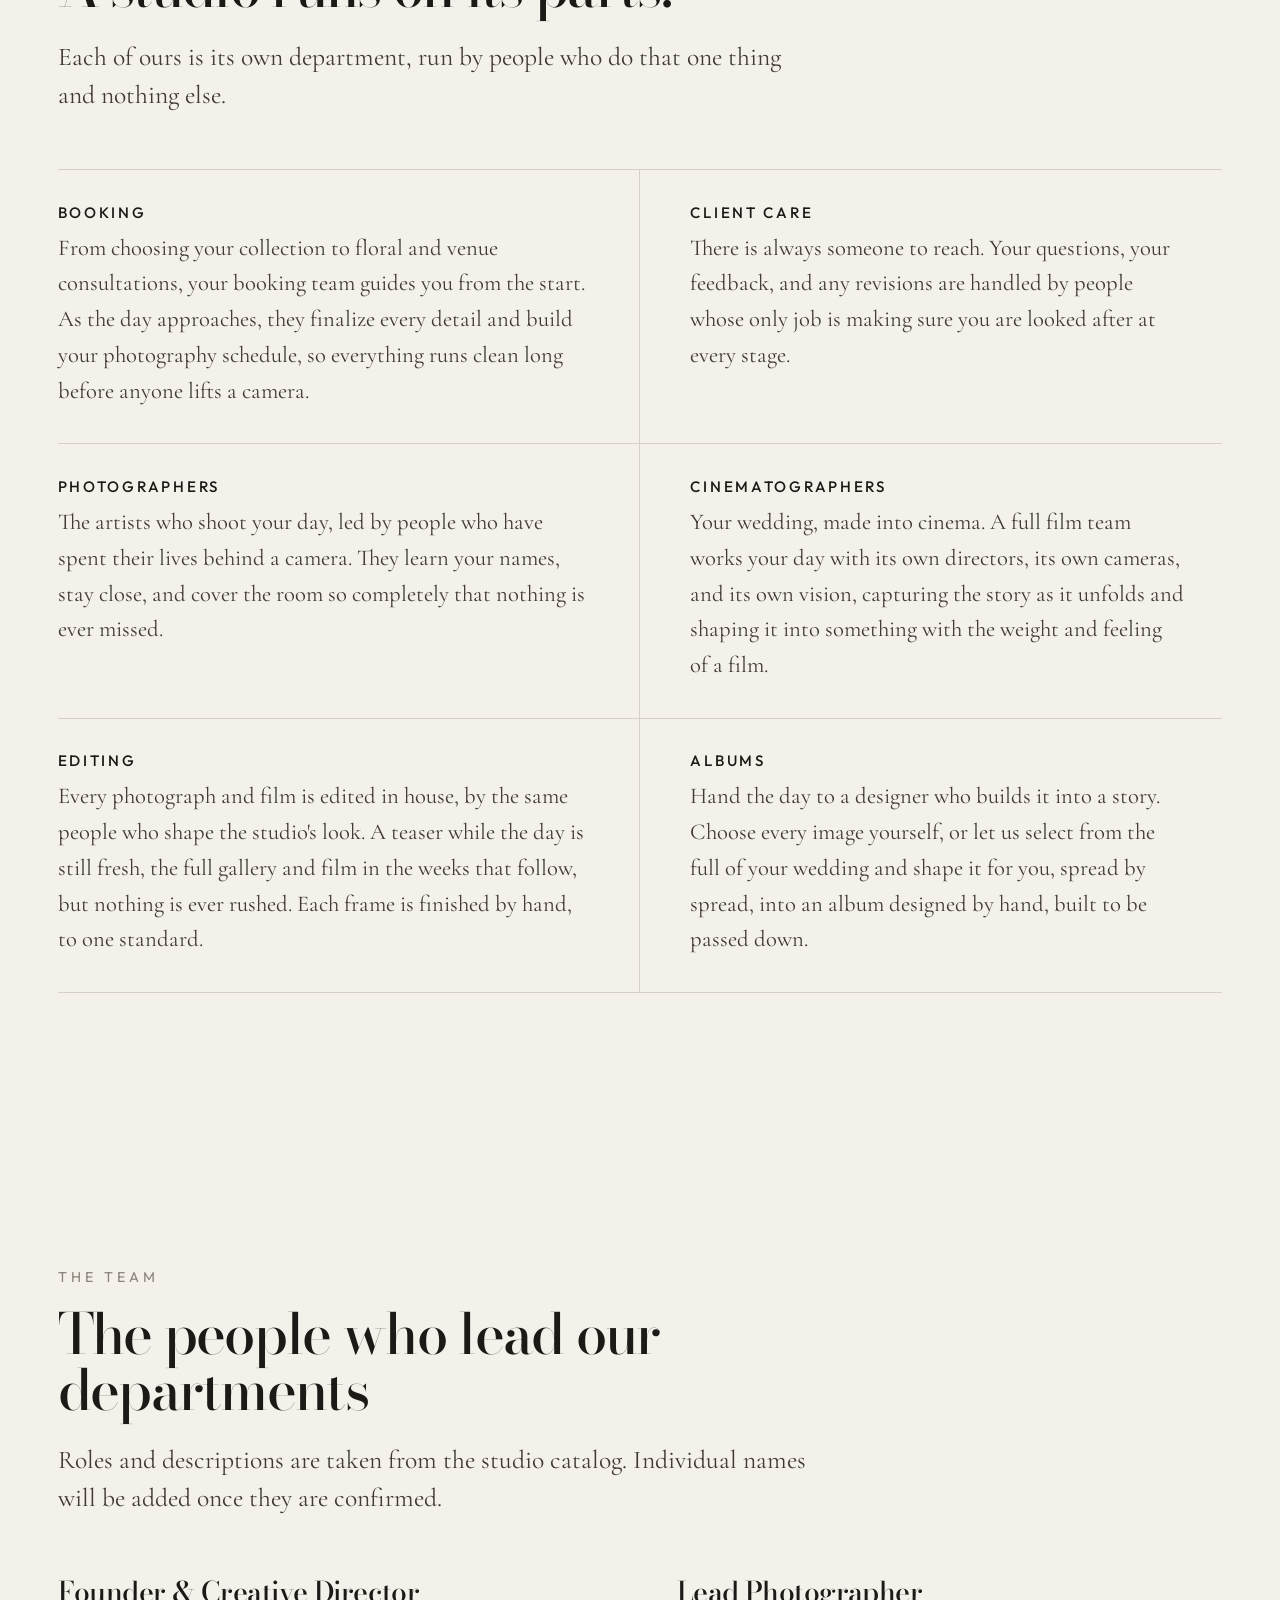
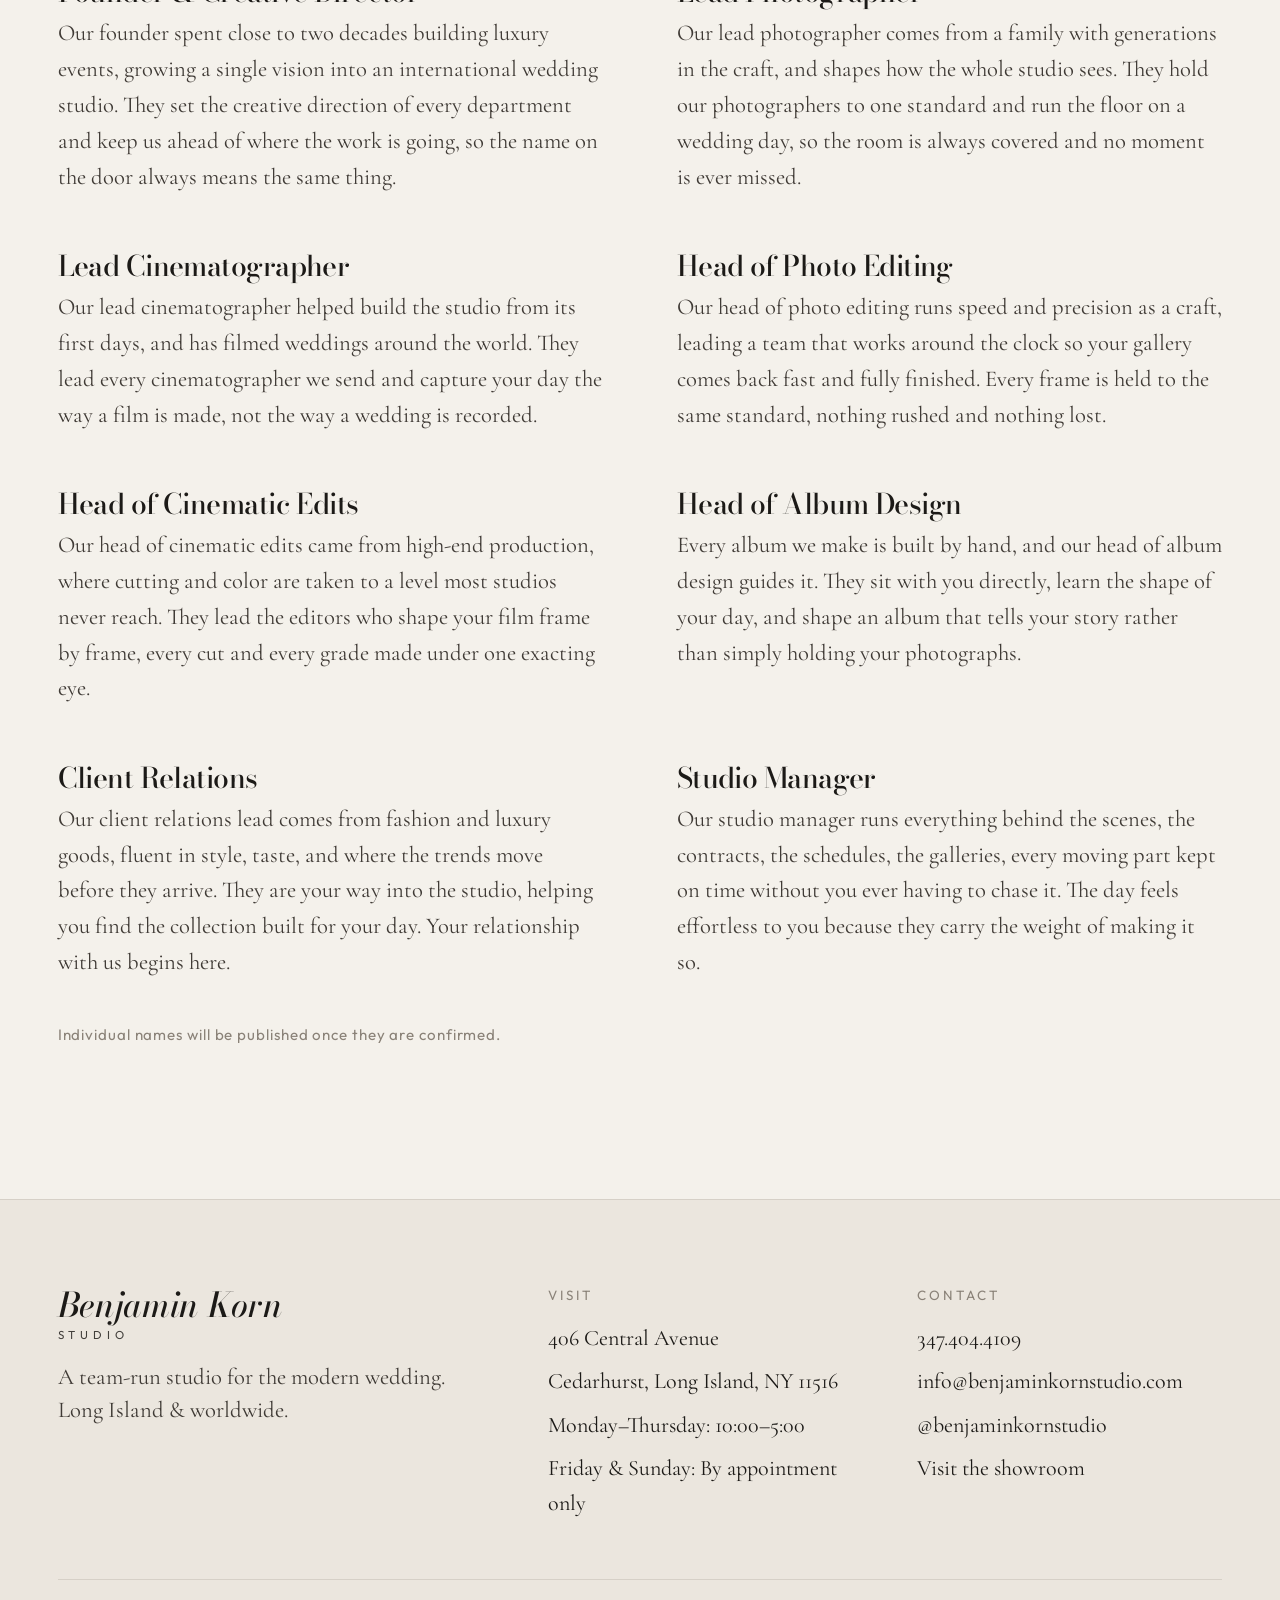
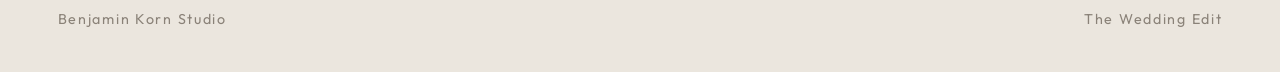
==== commit fb93cbc5: "v2 redesign" ====
--- a/about.html
+++ b/about.html
@@ -4,116 +4,202 @@
   <meta charset="utf-8">
   <meta name="viewport" content="width=device-width, initial-scale=1">
   <title>The Studio — Benjamin Korn Studio</title>
-  <meta name="description" content="The philosophy, departments, and people behind Benjamin Korn Studio, a team-run wedding studio on Long Island.">
+  <meta name="description" content="Benjamin Korn Studio is a studio in the truest sense: a house of departments for the modern wedding.">
   <link rel="preconnect" href="https://fonts.googleapis.com">
   <link rel="preconnect" href="https://fonts.gstatic.com" crossorigin>
-  <link href="https://fonts.googleapis.com/css2?family=Cormorant+Garamond:ital,wght@0,400;0,500;0,600;1,400;1,500&family=Outfit:wght@300;400;500&family=Playfair+Display:ital,wght@0,400;0,500;0,600;1,400;1,500&display=swap" rel="stylesheet">
+  <link href="https://fonts.googleapis.com/css2?family=Bodoni+Moda:ital,opsz,wght@0,6..96,400..700;1,6..96,400..700&family=Cormorant+Garamond:ital,wght@0,400;0,500;0,600;1,400;1,500;1,600&family=Outfit:wght@300;400;500&display=swap" rel="stylesheet">
   <link rel="stylesheet" href="styles.css">
+  
 </head>
 <body>
-<header class="site-header">
+<header class="site-header is-solid">
   <div class="header-inner">
-    <a class="logo" href="index.html">
-      <span class="logo-script">Benjamin Korn</span>
-      <span class="logo-sub">Studio</span>
+    <a class="wordmark" href="index.html">
+      <span class="wm-name">Benjamin Korn</span>
+      <span class="wm-studio">Studio</span>
     </a>
-    <button class="nav-toggle" type="button" aria-label="Open menu" aria-expanded="false"><span></span></button>
+    <button class="menu-btn" type="button" aria-label="Open menu" aria-expanded="false" aria-controls="site-menu">
+      <span class="bars" aria-hidden="true"><i></i><i></i></span>
+      <span class="menu-label">Menu</span>
+    </button>
+  </div>
+</header>
+<div class="menu-overlay" id="site-menu" role="dialog" aria-label="Site menu">
+  <div class="menu-left">
     <nav>
-        <a href="about.html" aria-current="page">The Studio</a>
-        <a href="experience.html">Experience</a>
-        <a href="photography.html">Photography</a>
-        <a href="cinematography.html">Film</a>
-        <a href="albums.html">Albums</a>
-        <a href="catalog.html">Catalog</a>
-        <a href="faqs.html">FAQs</a>
-        <a href="contact.html">Contact</a>
+      <ul class="menu-links">
+        <li><a href="index.html" data-img="index.html"><span class="num">01</span>Home</a></li>
+        <li><a href="about.html" data-img="about.html" aria-current="page"><span class="num">02</span>The Studio</a></li>
+        <li><a href="experience.html" data-img="experience.html"><span class="num">03</span>Experience</a></li>
+        <li><a href="photography.html" data-img="photography.html"><span class="num">04</span>Photography</a></li>
+        <li><a href="cinematography.html" data-img="cinematography.html"><span class="num">05</span>Film</a></li>
+        <li><a href="albums.html" data-img="albums.html"><span class="num">06</span>Albums</a></li>
+        <li><a href="catalog.html" data-img="catalog.html"><span class="num">07</span>Catalog</a></li>
+        <li><a href="faqs.html" data-img="faqs.html"><span class="num">08</span>FAQs</a></li>
+        <li><a href="contact.html" data-img="contact.html"><span class="num">09</span>Contact</a></li>
+      </ul>
     </nav>
   </div>
+  <div class="menu-right">
+      <img src="px-18253474887.webp" data-img="index.html" class="" style="object-position:center 32%" alt="" width="800" height="1200">
+      <img src="px-18253474876.webp" data-img="about.html" class="is-on" style="object-position:center 40%" alt="" width="800" height="1200">
+      <img src="px-18253474880.webp" data-img="experience.html" class="" style="object-position:center 48%" alt="" width="800" height="1200">
+      <img src="px-18253479932.webp" data-img="photography.html" class="" style="object-position:center 72%" alt="" width="800" height="1200">
+      <img src="px-18253475005.webp" data-img="cinematography.html" class="" style="object-position:center 55%" alt="" width="800" height="1200">
+      <img src="photo-116.webp" data-img="albums.html" class="" style="object-position:center 50%" alt="" width="800" height="1200">
+      <img src="spread-01.webp" data-img="catalog.html" class="" style="object-position:center 40%" alt="" width="800" height="1200">
+      <img src="px-18253479854.webp" data-img="faqs.html" class="" style="object-position:center 38%" alt="" width="800" height="1200">
+      <img src="photo-124.webp" data-img="contact.html" class="" style="object-position:center 50%" alt="" width="800" height="1200">
+    <div class="menu-meta">
+      406 Central Avenue, Cedarhurst, Long Island<br>
+      <a href="tel:+13474044109">347.404.4109</a> &nbsp;·&nbsp; <a href="mailto:info@benjaminkornstudio.com">info@benjaminkornstudio.com</a>
+    </div>
+  </div>
+</div>
+<main>
+
+<header class="page-mast">
+  <div class="page-mast-grid">
+    <div class="reveal">
+      <span class="kicker">The Studio</span>
+      <h1>About us</h1>
+      <p class="lede">Benjamin Korn Studio is a studio in the truest sense. Not one person with a camera, but a house of departments, each devoted to a single part of the day.</p>
+    </div>
+    <figure class="page-mast-fig reveal d2">
+      <img src="bkp-08.webp" width="1200" height="1800" alt="A bride standing for a portrait, the studio's photographers raising their cameras toward her">
+    </figure>
+  </div>
 </header>
-<main>
 
 <section class="section-tight">
-  <div class="wrap reveal" style="max-width:40rem">
-    <span class="kicker">The Studio</span>
-    <h1>About us</h1>
-    <p class="lede">Benjamin Korn Studio is a studio in the truest sense. Not one person with a camera, but a house of departments, each devoted to a single part of the day.</p>
-  </div>
-</section>
-<section class="section-tight">
-  <div class="wrap split">
-    <figure class="frame frame-calm reveal">
-      <img src="photo-114.jpg" width="533" height="800" alt="The Benjamin Korn Studio showroom, with albums on the table and work on the walls">
-    </figure>
-    <div class="prose reveal">
-      <p>It works like this. While one photographer stands above the room holding the whole scene in frame, the light, the crowd, the feeling of the night, someone is always close by to catch a father's face as he watches his daughter dance. And it goes on this way all day. The vows and the hand that reaches to wipe a tear. The toast and the table laughing at it. The dress before it is worn and the look on a mother's face when she sees it. Nothing falls to a single pair of eyes, and nothing is missed.</p>
-      <p>For over a decade, from a home on Long Island to wherever couples celebrate, that structure has shaped everything the studio does. The timeline is built with the planner before the day begins. The celebration and the quiet moments around it are captured together, freely and unprompted, so the day can be lived rather than managed.</p>
-      <p>When the night ends, the work moves behind the scenes. Behind the artistry is real infrastructure, a system built in house to safeguard every photograph and film from the instant it is captured and carry it straight to the editors, so the first images reach you while the day is still warm, with the full collection following soon after. And when the time comes for the album, a designer shapes it page by page into something to cherish for generations to come.</p>
-    </div>
-  </div>
-</section>
-<section class="section" style="background:var(--bg-warm)">
-  <div class="wrap">
-    <div class="reveal" style="max-width:40rem;margin-bottom:2.5rem">
+  <div class="spread">
+    <div class="spread-text reveal">
+      <div class="prose prose-drop">
+        <p>It works like this. While one photographer stands above the room holding the whole scene in frame, the light, the crowd, the feeling of the night, someone is always close by to catch a father's face as he watches his daughter dance. And it goes on this way all day. The vows and the hand that reaches to wipe a tear. The toast and the table laughing at it. The dress before it is worn and the look on a mother's face when she sees it. Nothing falls to a single pair of eyes, and nothing is missed.</p>
+        <p>For over a decade, from a home on Long Island to wherever couples celebrate, that structure has shaped everything the studio does. The timeline is built with the planner before the day begins. The celebration and the quiet moments around it are captured together, freely and unprompted, so the day can be lived rather than managed.</p>
+        <p>When the night ends, the work moves behind the scenes. Behind the artistry is real infrastructure, a system built in house to safeguard every photograph and film from the instant it is captured and carry it straight to the editors, so the first images reach you while the day is still warm, with the full collection following soon after. And when the time comes for the album, a designer shapes it page by page into something to cherish for generations to come.</p>
+      </div>
+    </div>
+    <figure class="reveal d2">
+      <img src="photo-114.webp" width="533" height="800" alt="The Benjamin Korn Studio showroom, with albums on the table and work on the walls">
+    </figure>
+  </div>
+</section>
+
+<section class="section">
+  <div class="philosophy-grid">
+    <figure class="reveal">
+      <img src="bkp-28.webp" width="1800" height="1013" alt="A couple standing in a stone archway, the long train of her gown across the floor">
+    </figure>
+    <div class="reveal d1">
       <span class="kicker">Our philosophy</span>
       <h2>Understanding begins with knowing the people, not just the room.</h2>
-    </div>
-    <div class="prose reveal">
-      <p>Ask most people about their wedding and they will not describe a photograph. They will describe a feeling. The hush before the doors opened. The face they searched for in the crowd. The exact moment the room tipped from ceremony into celebration. A wedding does not live in its images. It lives in what those images bring back.</p>
-      <p>Understanding that is the whole of how we work. Often we already know the faces and the history, because we have been part of it before. We met at the engagement walk. We were there for your cousin's wedding, your sister's, the celebrations your family has trusted us with for years. So by the time your day arrives, we are not strangers reading a crowd.</p>
-      <p>And because a day this large, this fast, this impossible to repeat, is too much for any one person to hold, it is never carried by one. The whole studio stands behind you, the people who shape the day, the ones who capture it, the hands that craft it after, each devoted to their part, all paying attention at once. Through all of it, the day stays yours. The truest images come from a room that has forgotten anyone is there, so we move quietly, stay out of the way, and let your wedding be exactly what it is.</p>
-      <p>And a wedding is not where our part ends. It is where it begins. The album finished together in our showroom. A first child, and the day they are welcomed. The milestones that follow, the celebrations that gather everyone in one room again, the ordinary afternoons that turn out to matter most. Couples come to us for a wedding and stay with us for a life. Year after year, we become the studio that holds a family's whole story, until we are no longer the people you hired, but something closer to family and friends. And if we are not part of your family yet, in time, we will be.</p>
-      <p>That is the real philosophy. Not a single day, but a lifetime of them, kept in the same hands.</p>
-    </div>
-  </div>
-</section>
+      <div class="prose" style="margin-top:1.4rem">
+        <p>Ask most people about their wedding and they will not describe a photograph. They will describe a feeling. The hush before the doors opened. The face they searched for in the crowd. The exact moment the room tipped from ceremony into celebration. A wedding does not live in its images. It lives in what those images bring back.</p>
+        <p>Understanding that is the whole of how we work. Often we already know the faces and the history, because we have been part of it before. We met at the engagement walk. We were there for your cousin's wedding, your sister's, the celebrations your family has trusted us with for years. So by the time your day arrives, we are not strangers reading a crowd.</p>
+        <p>And because a day this large, this fast, this impossible to repeat, is too much for any one person to hold, it is never carried by one. The whole studio stands behind you, the people who shape the day, the ones who capture it, the hands that craft it after, each devoted to their part, all paying attention at once. Through all of it, the day stays yours. The truest images come from a room that has forgotten anyone is there, so we move quietly, stay out of the way, and let your wedding be exactly what it is.</p>
+        <p>And a wedding is not where our part ends. It is where it begins. The album finished together in our showroom. A first child, and the day they are welcomed. The milestones that follow, the celebrations that gather everyone in one room again, the ordinary afternoons that turn out to matter most. Couples come to us for a wedding and stay with us for a life. Year after year, we become the studio that holds a family's whole story, until we are no longer the people you hired, but something closer to family and friends. And if we are not part of your family yet, in time, we will be.</p>
+        <p>That is the real philosophy. Not a single day, but a lifetime of them, kept in the same hands.</p>
+      </div>
+    </div>
+  </div>
+</section>
+
+<section class="section section-warm">
+  <div class="spread">
+    <div class="spread-text reveal">
+      <span class="kicker">Our studio</span>
+      <h2>What began with one camera became a company.</h2>
+      <div class="prose" style="margin-top:1.4rem">
+        <p>Every studio starts somewhere. Ours started with one camera and the conviction that a day like this deserved far more care than it was getting.</p>
+        <p>That conviction grew into something specific. Think of walking into a great luxury house, the hush of it, the sense that the whole room has been arranged around you, that everyone who steps forward is a master of their one thing and is there only to take care of you. We wanted a wedding with us to feel exactly like that. So we built it, deliberately, over years.</p>
+        <p>Today the studio is full of artists. Photographers who have spent their lives learning to see. Cinematographers who shape light and motion like a film set. Editors who live inside color and rhythm, designers who craft albums by hand, planners who hold every detail in place. Each has given themselves entirely to a single craft, and each brings that mastery to your day.</p>
+      </div>
+    </div>
+    <figure class="reveal d2">
+      <img src="bkp-09.webp" width="1200" height="1800" alt="A bride standing in a hotel room as her family helps with the gown, one kneeling at the hem">
+    </figure>
+  </div>
+</section>
+
 <section class="section">
   <div class="wrap">
-    <div class="reveal" style="max-width:38rem;margin-bottom:2.2rem">
-      <span class="kicker">Our studio</span>
-      <h2>What began with one camera became a company.</h2>
-      <p class="lede">Every studio starts somewhere. Ours started with one camera and the conviction that a day like this deserved far more care than it was getting.</p>
-    </div>
-    <div class="prose reveal">
-      <p>That conviction grew into something specific. Think of walking into a great luxury house, the hush of it, the sense that the whole room has been arranged around you, that everyone who steps forward is a master of their one thing and is there only to take care of you. We wanted a wedding with us to feel exactly like that. So we built it, deliberately, over years.</p>
-      <p>Today the studio is full of artists. Photographers who have spent their lives learning to see. Cinematographers who shape light and motion like a film set. Editors who live inside color and rhythm, designers who craft albums by hand, planners who hold every detail in place. Each has given themselves entirely to a single craft, and each brings that mastery to your day.</p>
-    </div>
-  </div>
-</section>
-<section class="section" style="background:var(--bg-warm)">
-  <div class="wrap">
-    <div class="reveal" style="margin-bottom:2rem">
+    <div class="reveal" style="max-width:36rem;margin-bottom:2.6rem">
       <span class="kicker">The departments</span>
       <h2>A studio runs on its parts.</h2>
       <p class="lede">Each of ours is its own department, run by people who do that one thing and nothing else.</p>
     </div>
-    <div class="depts">
-      <article class="dept reveal"><h3>Booking</h3><p>From choosing your collection to floral and venue consultations, your booking team guides you from the start. As the day approaches, they finalize every detail and build your photography schedule, so everything runs clean long before anyone lifts a camera.</p></article>
-      <article class="dept reveal"><h3>Client care</h3><p>There is always someone to reach. Your questions, your feedback, and any revisions are handled by people whose only job is making sure you are looked after at every stage.</p></article>
-      <article class="dept reveal"><h3>Photographers</h3><p>The artists who shoot your day, led by people who have spent their lives behind a camera. They learn your names, stay close, and cover the room so completely that nothing is ever missed.</p></article>
-      <article class="dept reveal"><h3>Cinematographers</h3><p>Your wedding, made into cinema. A full film team works your day with its own directors, its own cameras, and its own vision, capturing the story as it unfolds and shaping it into something with the weight and feeling of a film.</p></article>
-      <article class="dept reveal"><h3>Editing</h3><p>Every photograph and film is edited in house, by the same people who shape the studio's look. A teaser while the day is still fresh, the full gallery and film in the weeks that follow, but nothing is ever rushed. Each frame is finished by hand, to one standard.</p></article>
-      <article class="dept reveal"><h3>Albums</h3><p>Hand the day to a designer who builds it into a story. Choose every image yourself, or let us select from the full of your wedding and shape it for you, spread by spread, into an album designed by hand, built to be passed down.</p></article>
-    </div>
-  </div>
-</section>
+    <div class="depts reveal">
+      <article class="dept">
+        <h3>Booking</h3>
+        <p>From choosing your collection to floral and venue consultations, your booking team guides you from the start. As the day approaches, they finalize every detail and build your photography schedule, so everything runs clean long before anyone lifts a camera.</p>
+      </article>
+      <article class="dept">
+        <h3>Client care</h3>
+        <p>There is always someone to reach. Your questions, your feedback, and any revisions are handled by people whose only job is making sure you are looked after at every stage.</p>
+      </article>
+      <article class="dept">
+        <h3>Photographers</h3>
+        <p>The artists who shoot your day, led by people who have spent their lives behind a camera. They learn your names, stay close, and cover the room so completely that nothing is ever missed.</p>
+      </article>
+      <article class="dept">
+        <h3>Cinematographers</h3>
+        <p>Your wedding, made into cinema. A full film team works your day with its own directors, its own cameras, and its own vision, capturing the story as it unfolds and shaping it into something with the weight and feeling of a film.</p>
+      </article>
+      <article class="dept">
+        <h3>Editing</h3>
+        <p>Every photograph and film is edited in house, by the same people who shape the studio's look. A teaser while the day is still fresh, the full gallery and film in the weeks that follow, but nothing is ever rushed. Each frame is finished by hand, to one standard.</p>
+      </article>
+      <article class="dept">
+        <h3>Albums</h3>
+        <p>Hand the day to a designer who builds it into a story. Choose every image yourself, or let us select from the full of your wedding and shape it for you, spread by spread, into an album designed by hand, built to be passed down.</p>
+      </article>
+    </div>
+  </div>
+</section>
+
 <section class="section">
   <div class="wrap">
-    <div class="reveal" style="max-width:40rem;margin-bottom:1.5rem">
+    <div class="reveal" style="max-width:36rem;margin-bottom:2.8rem">
       <span class="kicker">The team</span>
       <h2>The people who lead our departments</h2>
-      <p class="lede">Roles and descriptions are taken from the studio catalog. Individual names will be added once confirmed.</p>
-    </div>
-    <div class="depts">
-      <article class="dept reveal"><h3>Founder &amp; Creative Director</h3><p>Our founder spent close to two decades building luxury events, growing a single vision into an international wedding studio. They set the creative direction of every department and keep us ahead of where the work is going, so the name on the door always means the same thing.</p></article>
-      <article class="dept reveal"><h3>Lead Photographer</h3><p>Our lead photographer comes from a family with generations in the craft, and shapes how the whole studio sees. They hold our photographers to one standard and run the floor on a wedding day, so the room is always covered and no moment is ever missed.</p></article>
-      <article class="dept reveal"><h3>Lead Cinematographer</h3><p>Our lead cinematographer helped build the studio from its first days, and has filmed weddings around the world. They lead every cinematographer we send and capture your day the way a film is made, not the way a wedding is recorded.</p></article>
-      <article class="dept reveal"><h3>Head of Photo Editing</h3><p>Our head of photo editing runs speed and precision as a craft, leading a team that works around the clock so your gallery comes back fast and fully finished. Every frame is held to the same standard, nothing rushed and nothing lost.</p></article>
-      <article class="dept reveal"><h3>Head of Cinematic Edits</h3><p>Our head of cinematic edits came from high-end production, where cutting and color are taken to a level most studios never reach. They lead the editors who shape your film frame by frame, every cut and every grade made under one exacting eye.</p></article>
-      <article class="dept reveal"><h3>Head of Album Design</h3><p>Every album we make is built by hand, and our head of album design guides it. They sit with you directly, learn the shape of your day, and shape an album that tells your story rather than simply holding your photographs.</p></article>
-      <article class="dept reveal"><h3>Client Relations</h3><p>Our client relations lead comes from fashion and luxury goods, fluent in style, taste, and where the trends move before they arrive. They are your way into the studio, helping you find the collection built for your day. Your relationship with us begins here.</p></article>
-      <article class="dept reveal"><h3>Studio Manager</h3><p>Our studio manager runs everything behind the scenes, the contracts, the schedules, the galleries, every moving part kept on time without you ever having to chase it. The day feels effortless to you because they carry the weight of making it so.</p></article>
-    </div>
-    <p class="reveal" style="margin-top:1.2rem;font-size:1rem;color:var(--stone-dark)">[Team names from Alex catalog — the catalog describes each role but does not print individual names.]</p>
+      <p class="lede">Roles and descriptions are taken from the studio catalog. Individual names will be added once they are confirmed.</p>
+    </div>
+    <div class="team">
+      <article class="reveal">
+        <h3>Founder &amp; Creative Director</h3>
+        <p>Our founder spent close to two decades building luxury events, growing a single vision into an international wedding studio. They set the creative direction of every department and keep us ahead of where the work is going, so the name on the door always means the same thing.</p>
+      </article>
+      <article class="reveal d1">
+        <h3>Lead Photographer</h3>
+        <p>Our lead photographer comes from a family with generations in the craft, and shapes how the whole studio sees. They hold our photographers to one standard and run the floor on a wedding day, so the room is always covered and no moment is ever missed.</p>
+      </article>
+      <article class="reveal">
+        <h3>Lead Cinematographer</h3>
+        <p>Our lead cinematographer helped build the studio from its first days, and has filmed weddings around the world. They lead every cinematographer we send and capture your day the way a film is made, not the way a wedding is recorded.</p>
+      </article>
+      <article class="reveal d1">
+        <h3>Head of Photo Editing</h3>
+        <p>Our head of photo editing runs speed and precision as a craft, leading a team that works around the clock so your gallery comes back fast and fully finished. Every frame is held to the same standard, nothing rushed and nothing lost.</p>
+      </article>
+      <article class="reveal">
+        <h3>Head of Cinematic Edits</h3>
+        <p>Our head of cinematic edits came from high-end production, where cutting and color are taken to a level most studios never reach. They lead the editors who shape your film frame by frame, every cut and every grade made under one exacting eye.</p>
+      </article>
+      <article class="reveal d1">
+        <h3>Head of Album Design</h3>
+        <p>Every album we make is built by hand, and our head of album design guides it. They sit with you directly, learn the shape of your day, and shape an album that tells your story rather than simply holding your photographs.</p>
+      </article>
+      <article class="reveal">
+        <h3>Client Relations</h3>
+        <p>Our client relations lead comes from fashion and luxury goods, fluent in style, taste, and where the trends move before they arrive. They are your way into the studio, helping you find the collection built for your day. Your relationship with us begins here.</p>
+      </article>
+      <article class="reveal d1">
+        <h3>Studio Manager</h3>
+        <p>Our studio manager runs everything behind the scenes, the contracts, the schedules, the galleries, every moving part kept on time without you ever having to chase it. The day feels effortless to you because they carry the weight of making it so.</p>
+      </article>
+    </div>
+    <p class="note reveal">Individual names will be published once they are confirmed.</p>
   </div>
 </section>
 
@@ -121,10 +207,10 @@
 <footer class="site-footer">
   <div class="footer-inner">
     <div class="footer-brand">
-      <a class="logo" href="index.html">
-        <span class="logo-script">Benjamin Korn</span>
-        <span class="logo-sub">Studio</span>
-      </a>
+      <a class="wordmark" href="index.html">
+      <span class="wm-name">Benjamin Korn</span>
+      <span class="wm-studio">Studio</span>
+    </a>
       <p>A team-run studio for the modern wedding. Long Island &amp; worldwide.</p>
     </div>
     <div>
@@ -151,6 +237,13 @@
     <span>The Wedding Edit</span>
   </div>
 </footer>
+<div class="lightbox" role="dialog" aria-modal="true" aria-label="Image viewer">
+  <button class="lb-close" type="button">Close</button>
+  <button class="lb-nav lb-prev" type="button" aria-label="Previous">‹</button>
+  <img src="" alt="">
+  <button class="lb-nav lb-next" type="button" aria-label="Next">›</button>
+  <p class="lb-cap"></p>
+</div>
 <script src="main.js"></script>
 </body>
-</html>
+</html>
--- a/styles.css
+++ b/styles.css
@@ -1,7 +1,9 @@
-/* Benjamin Korn Studio — first draft
+/* Benjamin Korn Studio — editorial site
    Palette: off-white / stone / ink
-   Type: Playfair Display + Cormorant Garamond (serif) and Outfit (sans)
+   Type: Bodoni Moda (display) + Cormorant Garamond (body) + Outfit (sans)
+   Motion: calm, Birch-like; honors prefers-reduced-motion
 */
+
 :root{
   --bg:#F4F1EB;
   --bg-warm:#EBE6DE;
@@ -13,155 +15,599 @@
   --line:#D6D0C7;
   --gold:#B7A078;
   --gold-dim:#C9B89A;
-  --max:1120px;
-  --wide:1280px;
-  --serif:"Playfair Display",Georgia,serif;
-  --serif-body:"Cormorant Garamond",Georgia,serif;
-  --sans:"Outfit",system-ui,sans-serif;
+  --display:"Bodoni Moda", "Playfair Display", Georgia, serif;
+  --serif:"Cormorant Garamond", Georgia, serif;
+  --sans:"Outfit", system-ui, sans-serif;
   --ease:cubic-bezier(.22,.61,.36,1);
-}
+  --header-h:4.5rem;
+}
+
 *{box-sizing:border-box}
-html{scroll-behavior:smooth}
-html,body{margin:0;padding:0;background:var(--bg);color:var(--ink);font-family:var(--serif-body);font-size:20px;line-height:1.55;font-weight:400;-webkit-font-smoothing:antialiased}
+html{scroll-behavior:smooth;scroll-padding-top:var(--header-h)}
+html,body{margin:0;padding:0;background:var(--bg);color:var(--ink);font-family:var(--serif);font-size:21px;line-height:1.58;font-weight:400;-webkit-font-smoothing:antialiased;text-rendering:optimizeLegibility}
+body{overflow-x:hidden}
 img{max-width:100%;height:auto;display:block;color:var(--stone-dark)}
 figure{margin:0}
+button{font:inherit;background:none;border:0;color:inherit;cursor:pointer}
+a{color:inherit;text-decoration:none}
 :focus-visible{outline:1px solid var(--gold);outline-offset:3px}
-a{color:inherit;text-decoration:none}
-button{font:inherit;background:none;border:0;color:inherit;cursor:pointer}
 .sr-only{position:absolute;width:1px;height:1px;overflow:hidden;clip:rect(0,0,0,0)}
 
-/* Header */
-.site-header{position:sticky;top:0;z-index:40;background:rgba(244,241,235,.92);backdrop-filter:blur(10px);border-bottom:1px solid var(--line)}
-.header-inner{max-width:var(--wide);margin:0 auto;padding:1rem 1.5rem;display:flex;align-items:center;justify-content:space-between;gap:1.5rem}
-.logo{display:flex;flex-direction:column;align-items:center;line-height:1;flex:0 0 auto}
-.logo-script{font-family:var(--serif);font-style:italic;font-weight:500;font-size:1.55rem;letter-spacing:.01em}
-.logo-sub{font-family:var(--sans);font-weight:400;font-size:.58rem;letter-spacing:.38em;text-transform:uppercase;color:var(--stone-dark);margin-top:.28rem}
-.logo-sub::before,.logo-sub::after{content:"";display:inline-block;width:1.1rem;height:1px;background:var(--gold);vertical-align:middle;margin:0 .4rem}
-nav{display:flex;flex-wrap:wrap;gap:.15rem 1.05rem;justify-content:flex-end}
-nav a{font-family:var(--sans);font-size:.68rem;letter-spacing:.16em;text-transform:uppercase;color:var(--ink-soft);padding:.25rem 0;border-bottom:1px solid transparent;transition:color .3s var(--ease),border-color .3s}
-nav a:hover,nav a[aria-current="page"]{color:var(--ink);border-bottom-color:var(--gold)}
-.nav-toggle{display:none;width:2.4rem;height:2.4rem;position:relative}
-.nav-toggle span,.nav-toggle span:before,.nav-toggle span:after{position:absolute;left:.5rem;right:.5rem;height:1px;background:var(--ink);content:"";transition:transform .3s}
-.nav-toggle span{top:50%}
-.nav-toggle span:before{top:-6px}
-.nav-toggle span:after{top:6px}
-.nav-toggle[aria-expanded="true"] span{background:transparent}
-.nav-toggle[aria-expanded="true"] span:before{top:0;transform:rotate(45deg)}
-.nav-toggle[aria-expanded="true"] span:after{top:0;transform:rotate(-45deg)}
-
-/* Footer */
-.site-footer{border-top:1px solid var(--line);margin-top:5rem;padding:3rem 1.5rem 2rem;background:var(--bg-warm)}
-.footer-inner{max-width:var(--max);margin:0 auto;display:grid;grid-template-columns:1.3fr 1fr 1fr;gap:2.5rem}
-.footer-brand .logo{align-items:flex-start}
-.footer-brand p{margin:.9rem 0 0;font-size:1.05rem;max-width:20rem;color:var(--ink-soft)}
-.site-footer h3{font-family:var(--sans);font-size:.65rem;letter-spacing:.2em;text-transform:uppercase;font-weight:500;margin:0 0 .8rem;color:var(--stone-dark)}
-.site-footer ul{list-style:none;margin:0;padding:0}
-.site-footer li{margin:0 0 .35rem}
-.site-footer a{font-size:1.02rem}
-.site-footer a:hover{color:var(--gold)}
-.footer-meta{max-width:var(--max);margin:2rem auto 0;padding-top:1.25rem;border-top:1px solid var(--line);display:flex;justify-content:space-between;gap:1rem;flex-wrap:wrap;font-family:var(--sans);font-size:.7rem;letter-spacing:.08em;color:var(--stone-dark)}
-
-/* Layout */
-.wrap{max-width:var(--max);margin:0 auto;padding:0 1.5rem}
-.section{padding:5rem 0}
-.section-tight{padding:3.25rem 0}
-.kicker{font-family:var(--sans);font-size:.68rem;letter-spacing:.22em;text-transform:uppercase;color:var(--stone-dark);display:block;margin-bottom:.75rem}
-h1,h2,.display{font-family:var(--serif);font-weight:500;letter-spacing:-.02em;line-height:1.08;margin:0}
-h1{font-size:clamp(2.6rem,6.5vw,5.1rem)}
-h2{font-size:clamp(2rem,4.2vw,3.4rem)}
-h3{font-family:var(--serif);font-weight:500;font-size:clamp(1.35rem,2.2vw,1.8rem);margin:0 0 .5rem;line-height:1.2}
-.lede{font-size:clamp(1.2rem,2vw,1.45rem);line-height:1.5;color:var(--ink-soft);max-width:38rem}
-.prose{max-width:40rem}
+/* ---------- Type ---------- */
+.kicker{
+  font-family:var(--sans);font-size:.68rem;letter-spacing:.28em;text-transform:uppercase;
+  color:var(--stone-dark);display:block;margin:0 0 .9rem;font-weight:400;
+}
+h1,h2,.display{font-family:var(--display);font-weight:500;letter-spacing:-.03em;line-height:.98;margin:0}
+h1{font-size:clamp(2.8rem,6.8vw,5.8rem)}
+h2{font-size:clamp(2.1rem,4.4vw,3.8rem)}
+h3{font-family:var(--display);font-weight:500;font-size:clamp(1.35rem,2.2vw,1.85rem);margin:0 0 .45rem;line-height:1.15;letter-spacing:-.02em}
+.lede{font-size:clamp(1.2rem,2vw,1.5rem);line-height:1.5;color:var(--ink-soft);max-width:36rem;margin:1.1rem 0 0;font-weight:400}
+.prose{max-width:38rem}
 .prose p{margin:0 0 1.05rem}
 .prose p:last-child{margin-bottom:0}
-.split{display:grid;grid-template-columns:1fr 1fr;gap:3.5rem;align-items:center}
-.split.reverse{direction:rtl}
-.split.reverse>*{direction:ltr}
-.split-text{max-width:34rem}
-.rule{border:0;border-top:1px solid var(--line);margin:0}
-.btn{display:inline-block;font-family:var(--sans);font-size:.68rem;letter-spacing:.2em;text-transform:uppercase;padding:.85rem 1.4rem;border:1px solid var(--ink);color:var(--ink);transition:background .3s,color .3s}
+.prose-drop::first-letter{
+  font-family:var(--display);font-style:italic;font-size:3.6em;float:left;line-height:.8;
+  padding-right:.1em;padding-top:.06em;color:var(--ink);font-weight:500;
+}
+.display-xl{
+  font-family:var(--display);font-weight:500;font-size:clamp(3.1rem,8.6vw,8.15rem);
+  line-height:.92;letter-spacing:-.028em;margin:0;
+}
+.display-xl span{display:block}
+.display-xl em,.display-xl .it{font-style:italic;font-weight:500}
+.display-xl .indent{padding-left:.42em}
+.caption,figcaption,.img-caption{
+  font-family:var(--sans);font-size:.62rem;letter-spacing:.16em;text-transform:uppercase;
+  color:var(--stone-dark);margin-top:.65rem;font-weight:400;
+}
+.tag{font-family:var(--sans);font-size:.7rem;letter-spacing:.2em;text-transform:uppercase;color:var(--stone-dark);margin-top:1.4rem}
+
+/* ---------- Links / buttons ---------- */
+.btn{
+  display:inline-block;font-family:var(--sans);font-size:.68rem;letter-spacing:.22em;
+  text-transform:uppercase;padding:.95rem 1.55rem;border:1px solid var(--ink);color:var(--ink);
+  transition:background .45s var(--ease),color .45s var(--ease);
+}
 .btn:hover{background:var(--ink);color:var(--bg)}
-.btn-ghost{border-color:transparent;padding-left:0;border-bottom:1px solid var(--gold);border-radius:0;padding-bottom:.3rem}
-.btn-ghost:hover{background:none;color:var(--ink);border-bottom-color:var(--ink)}
-
-/* Imagery — calm, contained, not full-bleed */
-.frame{background:var(--paper);padding:0}
-.frame img{width:100%;height:auto;object-fit:cover}
-.frame-portrait{max-width:26rem}
-.frame-calm img{width:100%;height:520px;max-height:520px;object-fit:cover;object-position:center 48%}
-.frame-low img{object-position:center 62%}
-.img-caption{font-family:var(--sans);font-size:.62rem;letter-spacing:.14em;text-transform:uppercase;color:var(--stone-dark);margin-top:.6rem}
-.pair{display:grid;grid-template-columns:1fr 1fr;gap:1.25rem;align-items:end}
-.trio{display:grid;grid-template-columns:1fr 1fr 1fr;gap:1.1rem;align-items:end}
-.trio .frame img{width:100%;height:340px;max-height:340px;object-fit:cover;object-position:center 45%}
-.trio .frame:nth-child(2){margin-top:1.6rem}
-.trio .frame:nth-child(3){margin-top:.8rem}
-.gallery{display:grid;grid-template-columns:repeat(2,1fr);gap:1.25rem 1.1rem}
-.gallery.tight{grid-template-columns:repeat(4,1fr);gap:.85rem}
-.gallery figure{margin:0}
-.gallery .frame img,.gallery img{width:100%;height:380px;max-height:380px;object-fit:cover}
-
-/* Hero */
-.hero{padding:4.5rem 0 3.5rem}
-.hero-grid{display:grid;grid-template-columns:1.05fr .95fr;gap:4rem;align-items:center}
-.hero .frame img{width:100%;height:560px;max-height:560px;object-fit:cover;object-position:center 42%}
-.hero h1{margin:.15rem 0 1.1rem}
-.hero .tag{font-family:var(--sans);font-size:.72rem;letter-spacing:.18em;text-transform:uppercase;color:var(--stone-dark);margin-top:1.4rem}
-
-/* Style words */
-.style-row{display:flex;flex-wrap:wrap;justify-content:center;gap:.15rem 0;padding:1.5rem 0;border-top:1px solid var(--line);border-bottom:1px solid var(--line)}
-.style-row span{font-family:var(--serif);font-style:italic;font-size:clamp(1.15rem,2vw,1.55rem);color:var(--ink);padding:0 1.1rem;position:relative}
-.style-row span+span:before{content:"·";position:absolute;left:-.15rem;color:var(--gold)}
-
-/* Cards / steps */
-.steps{display:grid;grid-template-columns:repeat(3,1fr);gap:2rem 1.75rem}
-.step h3{font-family:var(--serif);font-size:1.45rem}
-.step p{margin:.4rem 0 0;color:var(--ink-soft);font-size:1.12rem}
-.depts{display:grid;grid-template-columns:1fr 1fr;gap:1.75rem 2.5rem}
-.dept h3{font-family:var(--sans);font-size:.72rem;letter-spacing:.16em;text-transform:uppercase;font-weight:500}
-.faq-list{max-width:46rem;margin:0 auto}
-.faq-item{border-top:1px solid var(--line);padding:1.35rem 0}
+.btn-light{border-color:var(--bg);color:var(--bg)}
+.btn-light:hover{background:var(--bg);color:var(--ink)}
+.text-link{
+  display:inline-block;font-family:var(--sans);font-size:.68rem;letter-spacing:.2em;
+  text-transform:uppercase;color:var(--ink);border-bottom:1px solid var(--gold);
+  padding:0 0 .28rem;transition:border-color .35s, letter-spacing .35s;
+}
+.text-link:hover{border-bottom-color:var(--ink)}
+.text-link .arr{display:inline-block;margin-left:.4em;transition:transform .4s var(--ease)}
+.text-link:hover .arr{transform:translateX(.28em)}
+
+/* ---------- Layout ---------- */
+.wrap{width:min(1280px,100%);margin:0 auto;padding:0 4.5vw}
+.wrap-wide{width:min(1480px,100%);margin:0 auto;padding:0 4.5vw}
+.section{padding:6.5rem 0}
+.section-tight{padding:4rem 0}
+.section-warm{background:var(--bg-warm)}
+.hairline{border:0;border-top:1px solid var(--line);margin:0}
+
+/* ---------- Site header ---------- */
+.site-header{
+  position:fixed;top:0;left:0;right:0;z-index:60;
+  height:var(--header-h);display:flex;align-items:center;
+  transition:background .45s var(--ease), border-color .45s, color .45s;
+  color:var(--paper);
+  background:linear-gradient(to bottom, rgba(28,26,23,.42), rgba(28,26,23,0));
+  border-bottom:1px solid transparent;
+}
+.site-header.is-solid{
+  background:rgba(244,241,235,.97);
+  backdrop-filter:blur(14px);
+  -webkit-backdrop-filter:blur(14px);
+  color:var(--ink);
+  border-bottom-color:var(--line);
+}
+.header-inner{
+  width:100%;display:flex;align-items:center;justify-content:space-between;
+  padding:0 2.2rem;
+}
+.wordmark{display:flex;flex-direction:column;align-items:flex-start;line-height:1;color:inherit}
+.wm-name{font-family:var(--display);font-style:italic;font-weight:500;font-size:1.62rem;letter-spacing:-.01em}
+.wm-studio{font-family:var(--sans);font-size:.55rem;letter-spacing:.42em;text-transform:uppercase;margin-top:.32rem;opacity:.82}
+.menu-btn{
+  font-family:var(--sans);font-size:.68rem;letter-spacing:.28em;text-transform:uppercase;
+  padding:.5rem 0;display:flex;align-items:center;gap:.7rem;color:inherit;
+}
+.menu-btn .bars{display:flex;flex-direction:column;gap:5px;width:1.15rem}
+.menu-btn .bars i{display:block;height:1px;background:currentColor;width:100%}
+body.is-menu-open .site-header{
+  color:var(--ink);
+  background:var(--bg);
+  border-bottom-color:var(--line);
+}
+
+/* ---------- Full-screen menu ---------- */
+.menu-overlay{
+  position:fixed;inset:0;z-index:55;
+  background:var(--bg);
+  display:grid;grid-template-columns:1.15fr .85fr;
+  visibility:hidden;opacity:0;pointer-events:none;
+  transition:opacity .55s var(--ease), visibility .55s;
+}
+.menu-overlay.is-open{visibility:visible;opacity:1;pointer-events:auto}
+.menu-left{display:flex;flex-direction:column;justify-content:center;padding:6rem 6vw 4rem 6vw}
+.menu-links{list-style:none;margin:0;padding:0}
+.menu-links a{
+  font-family:var(--display);font-size:clamp(2rem,4.8vw,4.15rem);
+  line-height:1.12;letter-spacing:-.03em;display:flex;align-items:baseline;gap:1.1rem;
+  padding:.12rem 0;color:var(--ink);transition:color .35s;
+}
+.menu-links a:hover{color:var(--stone-dark)}
+.menu-links a[aria-current="page"]{font-style:italic}
+.menu-links .num{
+  font-family:var(--sans);font-style:normal;font-size:.62rem;letter-spacing:.18em;
+  color:var(--stone-dark);min-width:1.6rem;position:relative;top:-.35em;
+}
+.menu-right{
+  position:relative;overflow:hidden;background:var(--bg-warm);
+  display:flex;flex-direction:column;justify-content:flex-end;
+}
+.menu-right img{
+  position:absolute;inset:0;width:100%;height:100%;object-fit:cover;
+  object-position:center 35%;
+  opacity:0;transition:opacity .8s var(--ease);
+}
+.menu-right img.is-on{opacity:1}
+.menu-right .menu-meta{
+  position:relative;z-index:2;padding:2.2rem 2.4rem;
+  background:linear-gradient(to top, rgba(28,26,23,.55), transparent);
+  color:var(--paper);
+  font-family:var(--sans);font-size:.72rem;letter-spacing:.08em;line-height:1.7;
+}
+.menu-right .menu-meta a{border-bottom:1px solid rgba(247,242,232,.4)}
+
+/* ---------- Footer ---------- */
+.site-footer{border-top:1px solid var(--line);margin-top:0;padding:4.2rem 4.5vw 2rem;background:var(--bg-warm)}
+.footer-inner{width:min(1280px,100%);margin:0 auto;display:grid;grid-template-columns:1.4fr 1fr 1fr;gap:3rem}
+.footer-brand .wordmark{align-items:flex-start;color:var(--ink)}
+.footer-brand p{margin:1rem 0 0;font-size:1.08rem;max-width:22rem;color:var(--ink-soft);line-height:1.45}
+.site-footer h3{font-family:var(--sans);font-size:.64rem;letter-spacing:.22em;text-transform:uppercase;font-weight:400;margin:0 0 .85rem;color:var(--stone-dark)}
+.site-footer ul{list-style:none;margin:0;padding:0}
+.site-footer li{margin:0 0 .4rem;font-size:1.05rem}
+.site-footer a:hover{color:var(--gold)}
+.footer-meta{
+  width:min(1280px,100%);margin:2.4rem auto 0;padding-top:1.3rem;border-top:1px solid var(--line);
+  display:flex;justify-content:space-between;gap:1rem;flex-wrap:wrap;
+  font-family:var(--sans);font-size:.68rem;letter-spacing:.12em;color:var(--stone-dark);
+}
+
+/* ---------- Hero ---------- */
+.hero{
+  position:relative;height:100svh;min-height:36rem;overflow:hidden;background:var(--ink);
+  color:var(--paper);
+}
+.hero-stage{position:absolute;inset:0}
+.hero-slide{
+  position:absolute;inset:0;opacity:0;
+  transition:opacity 1.85s var(--ease);
+}
+.hero-slide.is-active{opacity:1;z-index:1}
+.hero-slide img{
+  width:100%;height:100%;object-fit:cover;object-position:center center;
+  transform:scale(1);
+}
+.hero-slide.is-active img{animation:ken 18s ease-in-out alternate forwards}
+@keyframes ken{
+  from{transform:scale(1) translate3d(0,0,0)}
+  to{transform:scale(1.065) translate3d(-1.1%,-.6%,0)}
+}
+.hero-slide:nth-child(2).is-active img{animation-name:ken-b}
+@keyframes ken-b{
+  from{transform:scale(1.05) translate3d(0,0,0)}
+  to{transform:scale(1) translate3d(1%,.4%,0)}
+}
+.hero-slide:nth-child(4).is-active img{animation-name:ken-c}
+@keyframes ken-c{
+  from{transform:scale(1) translate3d(0,0,0)}
+  to{transform:scale(1.06) translate3d(1.2%,-0.4%,0)}
+}
+.hero-scrim{
+  position:absolute;inset:0;z-index:2;pointer-events:none;
+  background:
+    linear-gradient(to top, rgba(28,26,23,.62) 0%, rgba(28,26,23,.22) 36%, rgba(28,26,23,0) 58%),
+    linear-gradient(to bottom, rgba(28,26,23,.42) 0%, rgba(28,26,23,0) 22%);
+}
+.hero-content{
+  position:absolute;left:0;right:0;bottom:0;z-index:3;
+  padding:0 4.5vw 3.6rem;display:flex;align-items:flex-end;justify-content:space-between;gap:2rem;
+}
+.hero-content .kicker{color:var(--gold-dim);margin-bottom:.55rem}
+.hero-content .hero-title{
+  font-family:var(--display);font-weight:500;font-style:italic;
+  font-size:clamp(1.85rem,3.4vw,2.85rem);letter-spacing:-.02em;line-height:1.12;
+  max-width:18em;text-shadow:0 2px 28px rgba(28,26,23,.55), 0 1px 3px rgba(28,26,23,.45);
+}
+.hero-content .hero-meta{
+  font-family:var(--sans);font-size:.68rem;letter-spacing:.2em;text-transform:uppercase;
+  color:rgba(251,249,245,.95);margin:0;
+  text-shadow:0 1px 16px rgba(28,26,23,.65), 0 1px 2px rgba(28,26,23,.4);
+}
+.hero-content .kicker{text-shadow:0 1px 16px rgba(28,26,23,.65)}
+.scroll-hint{
+  font-family:var(--sans);font-size:.62rem;letter-spacing:.24em;text-transform:uppercase;
+  color:rgba(251,249,245,.95);display:flex;flex-direction:column;align-items:flex-end;gap:.55rem;
+  text-shadow:0 1px 16px rgba(28,26,23,.65);
+}
+.scroll-hint .line{width:1px;height:3.2rem;background:rgba(251,249,245,.7);display:block;animation:pulse 2.4s var(--ease) infinite}
+@keyframes pulse{0%,100%{opacity:.35;transform:scaleY(.7);transform-origin:top}50%{opacity:1;transform:scaleY(1)}}
+
+/* ---------- Intro ---------- */
+.intro{padding:7.5rem 0 5.5rem;position:relative}
+.spine{
+  position:absolute;left:1.15rem;top:7.5rem;
+  writing-mode:vertical-rl;transform:rotate(180deg);
+  font-family:var(--sans);font-size:.62rem;letter-spacing:.32em;text-transform:uppercase;
+  color:var(--stone-dark);white-space:nowrap;
+}
+.intro-grid{
+  display:grid;grid-template-columns:1.15fr .85fr;gap:3vw 4vw;align-items:end;
+  width:min(1480px,100%);margin:0 auto;padding:0 4.5vw 0 6.5vw;
+}
+.intro-fig{margin-left:-8%;position:relative;z-index:1}
+.intro-fig img{width:100%;height:auto}
+.intro-type{padding-bottom:1.5rem;position:relative;z-index:2}
+.intro-type .lede{max-width:32rem}
+
+/* ---------- Filmstrip ---------- */
+.film-section{padding:1rem 0 4.5rem}
+.film-head{
+  width:min(1480px,100%);margin:0 auto 1.4rem;padding:0 4.5vw;
+  display:flex;justify-content:space-between;align-items:baseline;gap:1rem;
+}
+.film-head .kicker{margin:0}
+.film-cue{font-family:var(--sans);font-size:.62rem;letter-spacing:.2em;text-transform:uppercase;color:var(--stone-dark)}
+.filmstrip{
+  display:flex;gap:0.9rem;overflow-x:auto;scroll-snap-type:x mandatory;scroll-padding-left:4.5vw;
+  padding:0 4.5vw 1.6rem;align-items:flex-end;
+  -webkit-overflow-scrolling:touch;
+  scrollbar-color:var(--stone) transparent;scrollbar-width:thin;
+}
+.filmstrip figure{flex:0 0 auto;scroll-snap-align:start}
+.filmstrip figure:nth-child(3),.filmstrip figure:nth-child(6){margin-bottom:2.6rem}
+.filmstrip figure:nth-child(5){margin-bottom:1.2rem}
+.filmstrip img{height:42vh;max-height:500px;width:auto;display:block}
+.filmstrip .is-short img{height:30vh;max-height:360px}
+.filmstrip .is-tall img{height:50vh;max-height:600px}
+.filmstrip figcaption{max-width:16rem}
+
+/* ---------- Editorial spreads ---------- */
+.spread{
+  display:grid;grid-template-columns:1fr 1fr;gap:4vw 6vw;align-items:center;
+  width:min(1380px,100%);margin:0 auto;padding:0 4.5vw;
+}
+.spread.spread-wide{width:min(1480px,100%)}
+.spread-text{max-width:34rem}
+.spread.is-offset .spread-fig{margin-top:8%}
+.spread.is-offset .spread-text{margin-top:-4%}
+.spread.reverse .spread-fig{order:-1}
+.spread-fig img{width:100%;height:auto}
+.overlap-stack{position:relative}
+.overlap-stack .front{
+  position:absolute;width:48%;right:-10%;bottom:-12%;
+  box-shadow:0 18px 50px rgba(28,26,23,.12);
+  z-index:2;background:var(--paper);
+}
+.overlap-stack .front img{width:100%;height:auto}
+.overlap-stack{margin-bottom:12%}
+
+/* tall garden / editorial portrait that is given space */
+.monument{
+  width:min(1100px,100%);margin:0 auto;padding:0 4.5vw;
+}
+.monument img{width:100%;height:auto}
+.monument-caption{display:flex;justify-content:space-between;gap:1rem;margin-top:.8rem}
+
+/* two-image staggered pair */
+.stagger{
+  display:grid;grid-template-columns:1.1fr .9fr;gap:1.2rem 1.5rem;align-items:end;
+}
+.stagger .a{margin-top:12%}
+.stagger img{width:100%;height:auto}
+
+/* ---------- Numbered steps ---------- */
+.steps-ed{
+  width:min(1380px,100%);margin:0 auto;padding:0 4.5vw;
+  display:grid;grid-template-columns:repeat(3,1fr);gap:3rem 3.5vw;
+}
+.step-ed{position:relative;padding-top:.5rem}
+.step-ed .n{
+  font-family:var(--display);font-style:italic;font-weight:500;
+  font-size:clamp(3.8rem,7vw,6.5rem);line-height:.8;color:var(--line);
+  letter-spacing:-.04em;display:block;margin-bottom:.8rem;user-select:none;
+}
+.step-ed h3{margin-top:-1.6rem;position:relative}
+.step-ed p{margin:.5rem 0 0;color:var(--ink-soft);font-size:1.12rem}
+.step-ed figure{margin:0 0 1.3rem}
+.step-ed figure img{width:100%;height:auto}
+.step-ed:nth-child(2){margin-top:3.5rem}
+.step-ed:nth-child(3){margin-top:1.5rem}
+
+/* ---------- Crafts (photo / film / albums) ---------- */
+.crafts{
+  width:min(1480px,100%);margin:0 auto;padding:0 4.5vw;
+  display:grid;grid-template-columns:1.2fr .85fr .95fr;gap:1.2rem 1.4rem;align-items:end;
+}
+.craft{display:block;color:inherit}
+.craft img{width:100%;height:auto;transition:transform 1.1s var(--ease)}
+.craft .frame{overflow:hidden;background:var(--bg-warm)}
+.craft:hover img{transform:scale(1.035)}
+.craft .img-caption{display:flex;justify-content:space-between;align-items:baseline}
+.craft .img-caption strong{
+  font-family:var(--display);font-size:1.55rem;letter-spacing:-.02em;font-weight:500;
+  text-transform:none;color:var(--ink);
+}
+.craft:nth-child(2){margin-bottom:3.5rem}
+.craft:nth-child(3){margin-bottom:1.4rem}
+
+/* ---------- Philosophy ---------- */
+.philosophy{
+  position:relative;padding:8rem 0 6rem;
+}
+.philosophy-grid{
+  width:min(1480px,100%);margin:0 auto;padding:0 4.5vw;
+  display:grid;grid-template-columns:.85fr 1.15fr;gap:4vw;align-items:center;
+}
+.philosophy .display-xl{font-size:clamp(2.4rem,5.6vw,5.2rem)}
+.philosophy .display-xl + .prose{margin-top:1.8rem}
+
+/* ---------- Page masthead (inner pages) ---------- */
+.page-mast{
+  padding:calc(var(--header-h) + 4.2rem) 0 3.5rem;
+}
+.page-mast-grid{
+  width:min(1480px,100%);margin:0 auto;padding:0 4.5vw 0 6.5vw;
+  display:grid;grid-template-columns:1.05fr .95fr;gap:4vw;align-items:center;
+}
+.page-mast-fig{margin-bottom:0}
+.page-mast-fig img{width:100%;height:auto}
+.page-mast h1{font-size:clamp(2.4rem,5.4vw,4.6rem);line-height:1.02}
+.page-mast.plain{padding-bottom:1.5rem}
+.page-mast.plain .page-mast-grid{grid-template-columns:1fr;max-width:52rem;padding-left:4.5vw}
+
+/* ---------- Departments / team ---------- */
+.depts{display:grid;grid-template-columns:1fr 1fr;gap:0;border-top:1px solid var(--line)}
+.dept{padding:1.6rem 1.8rem 1.6rem 0;border-bottom:1px solid var(--line)}
+.dept:nth-child(odd){padding-right:2.4rem;border-right:1px solid var(--line)}
+.dept:nth-child(even){padding-left:2.4rem}
+.dept h3{font-family:var(--sans);font-size:.72rem;letter-spacing:.18em;text-transform:uppercase;font-weight:500;margin:0 0 .45rem}
+.dept p{margin:0;color:var(--ink-soft);font-size:1.08rem}
+
+.team{display:grid;grid-template-columns:1fr 1fr;gap:2.6rem 3.5rem}
+.team article h3{margin-bottom:.35rem}
+.team article p{margin:0;color:var(--ink-soft);font-size:1.08rem}
+.note{
+  font-family:var(--sans);font-size:.72rem;letter-spacing:.06em;color:var(--stone-dark);
+  margin-top:2rem;max-width:36rem;line-height:1.6;
+}
+
+/* ---------- FAQ ---------- */
+.faq-list{max-width:48rem}
+.faq-item{border-top:1px solid var(--line);padding:1.5rem 0}
 .faq-item:last-child{border-bottom:1px solid var(--line)}
-.faq-item h3{font-size:1.35rem}
-.faq-item p{margin:.4rem 0 0;color:var(--ink-soft)}
-
-/* Catalog spreads */
-.spreads{display:grid;grid-template-columns:repeat(3,1fr);gap:1.2rem}
-.spreads img{width:100%;box-shadow:0 8px 30px rgba(28,26,23,.06);background:#fff}
-
-/* Contact */
-.contact-grid{display:grid;grid-template-columns:1fr 1fr;gap:3.5rem}
-.contact-block p{margin:.2rem 0;font-size:1.2rem}
-.contact-block a:hover{border-bottom:1px solid var(--gold)}
-
-/* Motion */
-.reveal{opacity:0;transform:translateY(18px);animation:none}
-.reveal.in{animation:rise .9s var(--ease) forwards}
+.faq-item h3{font-size:clamp(1.35rem,2.2vw,1.75rem)}
+.faq-item p{margin:.45rem 0 0;color:var(--ink-soft)}
+
+/* ---------- Contact ---------- */
+.contact-layout{
+  width:min(1480px,100%);margin:0 auto;padding:0 4.5vw 5rem;
+  display:grid;grid-template-columns:.85fr 1.15fr;gap:4vw;align-items:start;
+}
+.contact-card{
+  background:var(--paper);padding:2.6rem 2.4rem 2.4rem;margin-top:-8%;
+  position:relative;z-index:2;box-shadow:0 18px 50px rgba(28,26,23,.07);
+  max-width:32rem;
+}
+.contact-card h3{font-family:var(--sans);font-size:.68rem;letter-spacing:.2em;text-transform:uppercase;font-weight:500;color:var(--stone-dark);margin:1.6rem 0 .5rem}
+.contact-card h3:first-child{margin-top:0}
+.contact-card p{margin:.15rem 0;font-size:1.22rem}
+.contact-card a:hover{border-bottom:1px solid var(--gold)}
+.contact-fig img{width:100%;height:auto}
+
+/* ---------- Catalog ---------- */
+.catalog-grid{
+  width:min(1480px,100%);margin:0 auto;padding:0 4.5vw 4rem;
+  display:grid;grid-template-columns:repeat(12,1fr);gap:2.4rem 1.6rem;align-items:end;
+}
+.catalog-grid figure{grid-column:span 4}
+.catalog-grid figure:nth-child(1){grid-column:span 5}
+.catalog-grid figure:nth-child(2){grid-column:span 3;margin-top:18%}
+.catalog-grid figure:nth-child(3){grid-column:span 4;margin-top:6%}
+.catalog-grid figure:nth-child(4){grid-column:span 4;margin-top:10%}
+.catalog-grid figure:nth-child(5){grid-column:span 5}
+.catalog-grid figure:nth-child(6){grid-column:span 3;margin-top:8%}
+.catalog-grid figure:nth-child(7){grid-column:span 4}
+.catalog-grid figure:nth-child(8){grid-column:span 4;margin-top:12%}
+.catalog-grid img{width:100%;height:auto;box-shadow:0 14px 40px rgba(28,26,23,.08);background:#fff;cursor:zoom-in}
+
+/* ---------- Photography edit grid ---------- */
+.chapter{padding:4.5rem 0 2rem}
+.chapter-head{
+  width:min(1380px,100%);margin:0 auto 2.2rem;padding:0 4.5vw;
+  display:grid;grid-template-columns:1fr 1fr;gap:2rem;align-items:end;
+}
+.edit-grid{
+  width:min(1480px,100%);margin:0 auto;padding:0 4.5vw;
+  display:grid;grid-template-columns:repeat(12,1fr);gap:1.1rem 1rem;align-items:end;
+}
+.edit-grid figure{grid-column:span 4}
+.edit-grid img{width:100%;height:auto;cursor:zoom-in}
+.edit-grid .span-7{grid-column:span 7}
+.edit-grid .span-6{grid-column:span 6}
+.edit-grid .span-5{grid-column:span 5}
+.edit-grid .span-8{grid-column:span 8}
+.edit-grid .span-4{grid-column:span 4}
+.edit-grid .span-3{grid-column:span 3}
+.edit-grid .drop{margin-top:12%}
+.edit-grid .drop-more{margin-top:22%}
+.edit-grid .up{margin-top:-6%}
+
+.collection-nav{
+  display:flex;flex-wrap:wrap;gap:.2rem 1.8rem;padding:0 0 2.5rem;
+  border-bottom:1px solid var(--line);margin:0 0 1rem;
+  width:min(1380px,100%);margin-left:auto;margin-right:auto;padding-left:4.5vw;padding-right:4.5vw;padding-bottom:1.6rem;
+}
+.collection-nav a{
+  font-family:var(--display);font-style:italic;font-size:clamp(1.5rem,2.6vw,2.2rem);
+  letter-spacing:-.02em;color:var(--ink-soft);transition:color .3s;
+}
+.collection-nav a:hover,.collection-nav a.is-on{color:var(--ink)}
+
+/* ---------- Albums lookbook ---------- */
+.lookbook{
+  width:min(1380px,100%);margin:0 auto;padding:0 4.5vw 3rem;
+  display:grid;grid-template-columns:1fr 1fr;gap:3.5rem 4vw;align-items:center;
+}
+.lookbook.reverse .look-fig{order:-1}
+.look-fig img{width:100%;height:auto}
+.album-steps{list-style:none;margin:0;padding:0;max-width:46rem}
+.album-steps li{display:grid;grid-template-columns:4.5rem 1fr;gap:1rem;padding:1.25rem 0;border-top:1px solid var(--line)}
+.album-steps li:last-child{border-bottom:1px solid var(--line)}
+.album-steps .n{font-family:var(--display);font-style:italic;font-size:1.85rem;letter-spacing:-.03em;color:var(--gold);line-height:1}
+.album-steps h3{margin:0 0 .25rem}
+.album-steps p{margin:0;color:var(--ink-soft);font-size:1.08rem}
+
+/* ---------- Film chapter (dark) ---------- */
+.film-dark{
+  background:var(--ink);color:var(--paper);padding:7rem 0;
+}
+.film-dark .kicker{color:var(--gold-dim)}
+.film-dark .lede,.film-dark .prose p,.film-dark p{color:rgba(251,249,245,.82)}
+.film-dark-grid{
+  width:min(1480px,100%);margin:0 auto;padding:0 4.5vw;
+  display:grid;grid-template-columns:1fr 1fr;gap:5vw;align-items:center;
+}
+.film-dark .display-xl{font-size:clamp(2.3rem,5.2vw,4.8rem);color:var(--paper)}
+.film-offer{
+  display:grid;grid-template-columns:1fr 1fr;gap:3.5rem;
+  width:min(1280px,100%);margin:0 auto;padding:4.5rem 4.5vw 0;
+}
+.film-offer h3{color:var(--paper)}
+.film-offer p{color:rgba(251,249,245,.8)}
+.still-row{
+  width:min(1480px,100%);margin:0 auto;padding:4rem 4.5vw 0;
+  display:grid;grid-template-columns:1.1fr .7fr .9fr;gap:1rem;align-items:end;
+}
+.still-row img{width:100%;height:auto}
+.still-row figure:nth-child(2){margin-bottom:3rem}
+
+/* ---------- Lightbox ---------- */
+.lightbox{
+  position:fixed;inset:0;z-index:80;background:rgba(28,26,23,.92);
+  display:flex;align-items:center;justify-content:center;padding:3rem 4vw;
+  visibility:hidden;opacity:0;pointer-events:none;transition:opacity .4s,visibility .4s;
+}
+.lightbox.is-open{visibility:visible;opacity:1;pointer-events:auto}
+.lightbox img{max-width:100%;max-height:92svh;width:auto;height:auto;box-shadow:0 20px 80px rgba(0,0,0,.35)}
+.lightbox .lb-close{
+  position:absolute;top:1.2rem;right:1.6rem;color:var(--paper);
+  font-family:var(--sans);font-size:.68rem;letter-spacing:.22em;text-transform:uppercase;
+}
+.lightbox .lb-nav{
+  position:absolute;top:50%;transform:translateY(-50%);
+  color:var(--paper);font-family:var(--display);font-size:2.4rem;padding:1rem;
+  opacity:.75;
+}
+.lightbox .lb-prev{left:.4rem}
+.lightbox .lb-next{right:.4rem}
+.lightbox .lb-cap{
+  position:absolute;bottom:1.1rem;left:0;right:0;text-align:center;
+  font-family:var(--sans);font-size:.62rem;letter-spacing:.16em;text-transform:uppercase;color:rgba(251,249,245,.7);
+}
+
+/* ---------- Reveals ---------- */
+.reveal{opacity:0;transform:translateY(22px);transition:none}
+.reveal.in{animation:rise 1.05s var(--ease) forwards}
+.reveal.d1{animation-delay:.12s}
+.reveal.d2{animation-delay:.24s}
+.reveal.d3{animation-delay:.36s}
 @keyframes rise{to{opacity:1;transform:none}}
+
 @media (prefers-reduced-motion:reduce){
   .reveal,.reveal.in{opacity:1;transform:none;animation:none}
   html{scroll-behavior:auto}
-}
+  .hero-slide.is-active img,
+  .hero-slide:nth-child(2).is-active img,
+  .hero-slide:nth-child(4).is-active img{animation:none}
+  .scroll-hint .line{animation:none}
+  .craft:hover img{transform:none}
+  .hero-slide{transition:none}
+}
+
+/* ---------- Responsive ---------- */
+@media (max-width:1100px){
+  html,body{font-size:19px}
+  .crafts{grid-template-columns:1fr 1fr; }
+  .crafts .craft:nth-child(1){grid-column:1 / -1}
+  .crafts .craft:nth-child(2),.crafts .craft:nth-child(3){margin-bottom:0}
+  .display-xl{font-size:clamp(2.8rem,8vw,6rem)}
+  .front{right:-4%}
+}
+
 
 @media (max-width:860px){
+  .hero-scrim{
+    background:
+      linear-gradient(to top, rgba(28,26,23,.72) 0%, rgba(28,26,23,.32) 42%, rgba(28,26,23,0) 64%),
+      linear-gradient(to bottom, rgba(28,26,23,.48) 0%, rgba(28,26,23,0) 24%);
+  }
   html,body{font-size:18px}
-  .header-inner{flex-wrap:wrap}
-  .nav-toggle{display:block}
-  nav{display:none;width:100%;flex-direction:column;gap:.5rem;padding:.5rem 0 1rem}
-  nav.open{display:flex}
-  .hero{padding:1.75rem 0 2rem}
-  .hero-grid .frame{order:-1;margin-bottom:1.75rem}
-  .hero .frame img{height:360px;max-height:360px;object-position:center 40%}
-  .hero-grid,.split,.split.reverse,.pair,.trio,.steps,.depts,.footer-inner,.contact-grid,.gallery.tight,.spreads{grid-template-columns:1fr;direction:ltr}
-  .trio .frame:nth-child(2),.trio .frame:nth-child(3){margin-top:0}
-  .frame-calm img{height:400px;max-height:400px}
-  .trio .frame img{height:300px;max-height:300px}
-  .gallery .frame img,.gallery img{height:280px;max-height:280px}
-  .btn{text-align:center}
-  .section{padding:3.25rem 0}
-  .gallery{grid-template-columns:1fr 1fr}
-}
+  .header-inner{padding:0 1.25rem}
+  .spine{display:none}
+  .intro{padding:5rem 0 3.5rem}
+  .intro-grid,.page-mast-grid,.spread,.spread.reverse,.philosophy-grid,
+  .film-dark-grid,.film-offer,.lookbook,.lookbook.reverse,
+  .contact-layout,.stagger,.footer-inner,.depts,.team,.steps-ed,
+  .still-row,.chapter-head{
+    grid-template-columns:1fr;
+    direction:ltr;
+    padding-left:1.4rem;padding-right:1.4rem;
+  }
+  .intro-grid{padding-left:1.4rem}
+  .page-mast{padding-top:calc(var(--header-h) + 2.4rem)}
+  .page-mast-fig{margin:0 0 0;order:-1}
+  .intro-fig{margin:0 0 2rem;order:-1}
+  .overlap-stack .front{position:relative;width:72%;right:auto;bottom:auto;margin:-18% 0 0 auto}
+  .overlap-stack{margin-bottom:0}
+  .step-ed:nth-child(2),.step-ed:nth-child(3){margin-top:2.2rem}
+  .menu-overlay{grid-template-columns:1fr}
+  .menu-right{display:none}
+  .menu-left{padding:6rem 1.6rem 3rem}
+  .menu-links a{font-size:2.15rem}
+  .filmstrip img,.filmstrip .is-tall img{height:48vw;max-height:none}
+  .filmstrip .is-short img{height:36vw}
+  .filmstrip figure:nth-child(3),.filmstrip figure:nth-child(6),.filmstrip figure:nth-child(5){margin-bottom:0}
+  .hero-content{flex-direction:column;align-items:flex-start;padding:0 1.4rem 2.2rem;gap:1.4rem}
+  .scroll-hint{align-items:flex-start}
+  .scroll-hint .line{height:2.2rem}
+  .section{padding:4.2rem 0}
+  .philosophy{padding:4.5rem 0}
+  .film-dark{padding:4.5rem 0}
+  .crafts{grid-template-columns:1fr;padding:0 1.4rem}
+  .craft:nth-child(2),.craft:nth-child(3){margin:0}
+  .edit-grid,.catalog-grid{grid-template-columns:1fr 1fr;padding:0 1.4rem}
+  .edit-grid figure,.edit-grid .span-7,.edit-grid .span-6,.edit-grid .span-5,
+  .edit-grid .span-8,.edit-grid .span-4,.edit-grid .span-3,
+  .catalog-grid figure,.catalog-grid figure:nth-child(n){grid-column:span 1;margin-top:0}
+  .edit-grid .drop,.edit-grid .drop-more,.edit-grid .up{margin-top:0}
+  .dept,.dept:nth-child(odd),.dept:nth-child(even){padding:1.3rem 0;border-right:0}
+  .contact-card{margin-top:-12%;margin-left:1.2rem;margin-right:1.2rem}
+  .contact-layout{padding:0 0 4rem}
+  .still-row figure:nth-child(2){margin:0}
+  .collection-nav{padding-left:1.4rem;padding-right:1.4rem;gap:.15rem 1.2rem}
+  .wrap,.wrap-wide,.monument,.film-head,.faq-list{padding-left:1.4rem;padding-right:1.4rem}
+  .site-footer{padding-left:1.4rem;padding-right:1.4rem}
+}
+
 @media (max-width:520px){
-  .gallery{grid-template-columns:1fr}
-  nav a{font-size:.78rem}
-}
+  .edit-grid,.catalog-grid{grid-template-columns:1fr}
+  .display-xl{font-size:clamp(2.55rem,13vw,3.6rem)}
+  .hero{min-height:28rem}
+}
